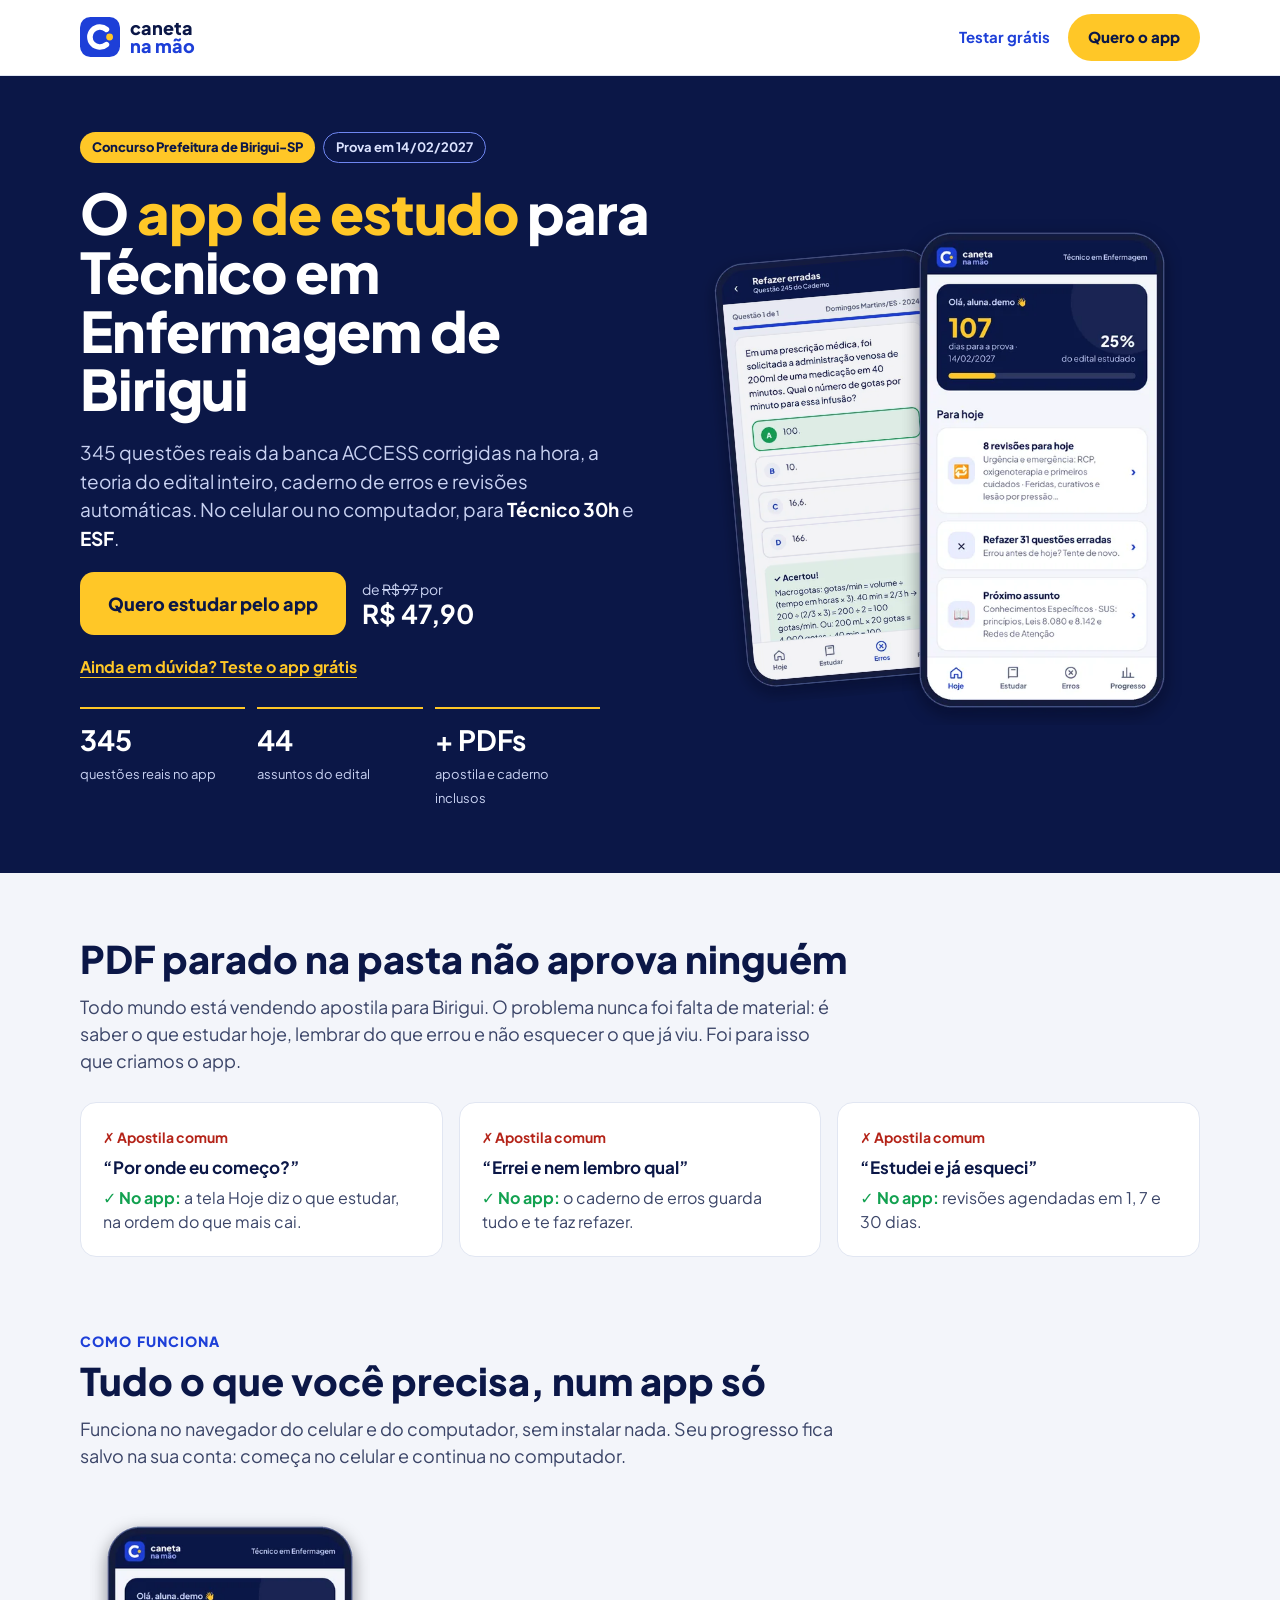
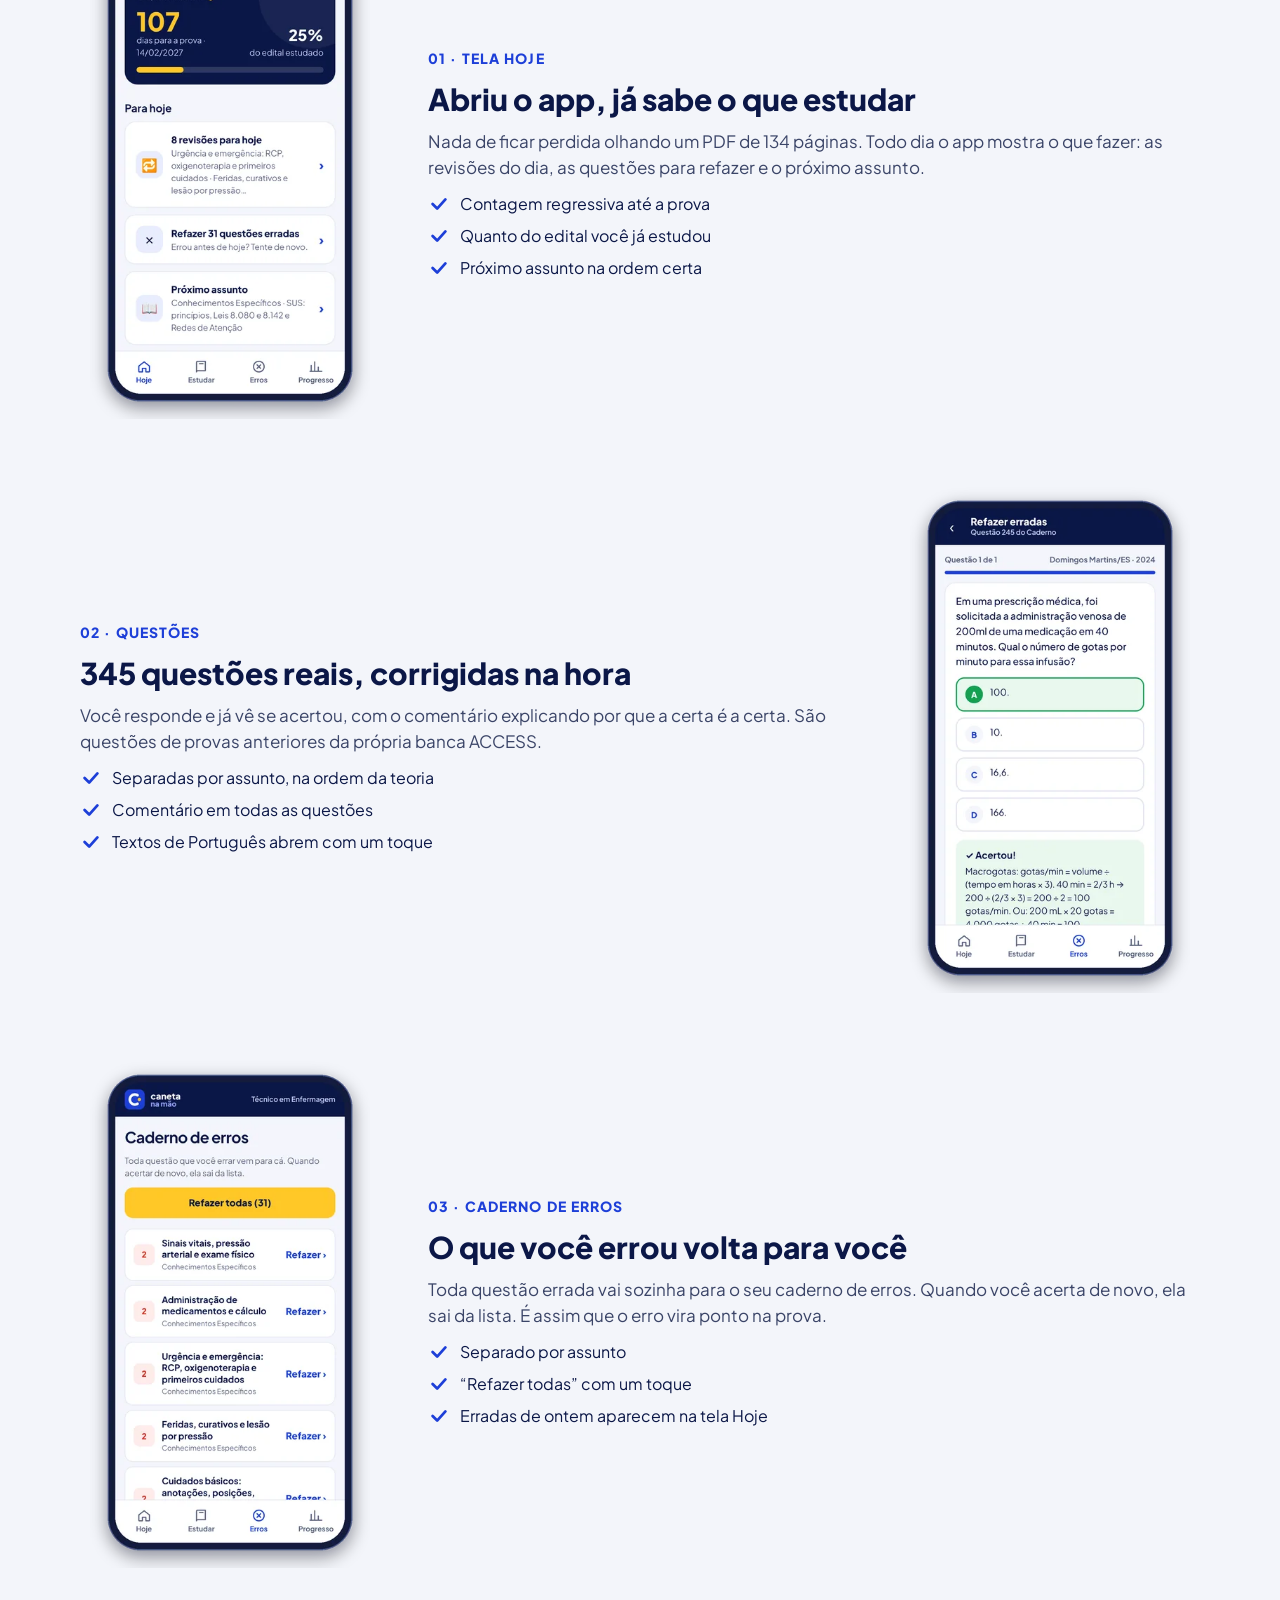
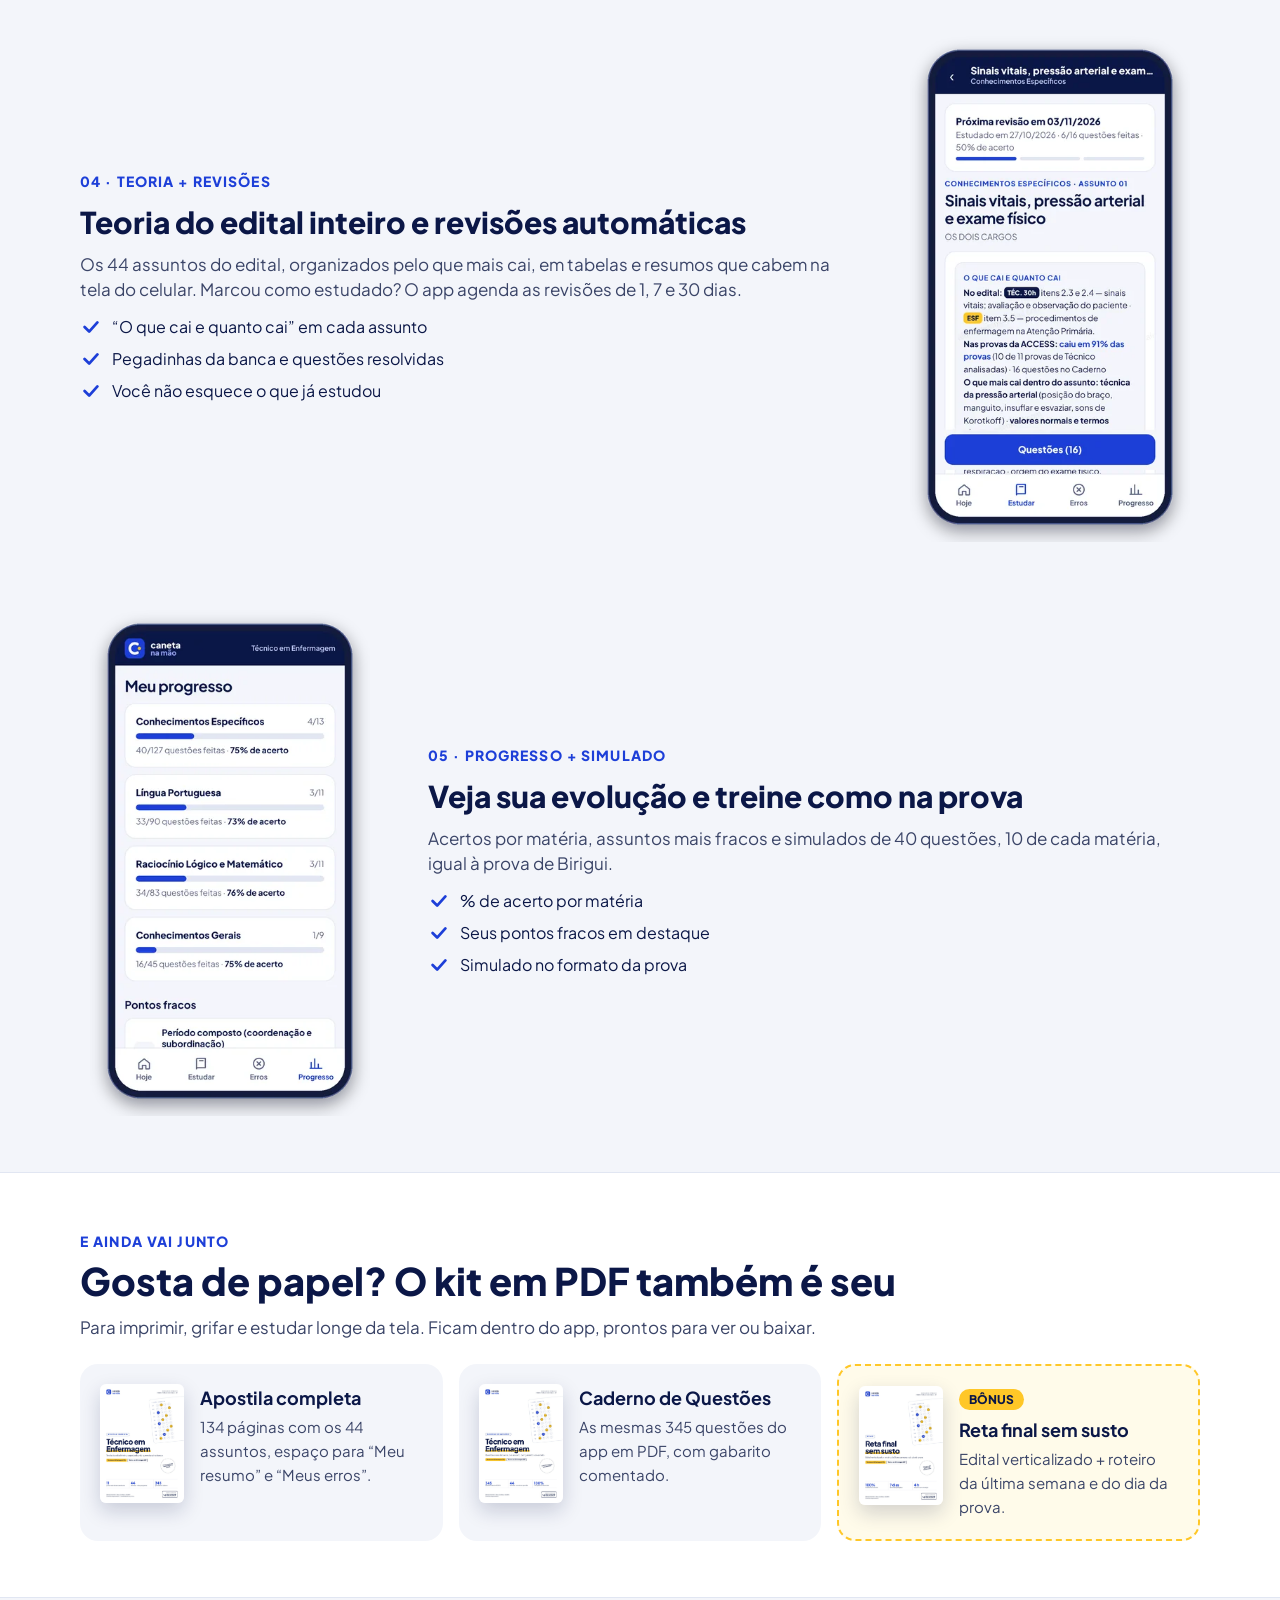
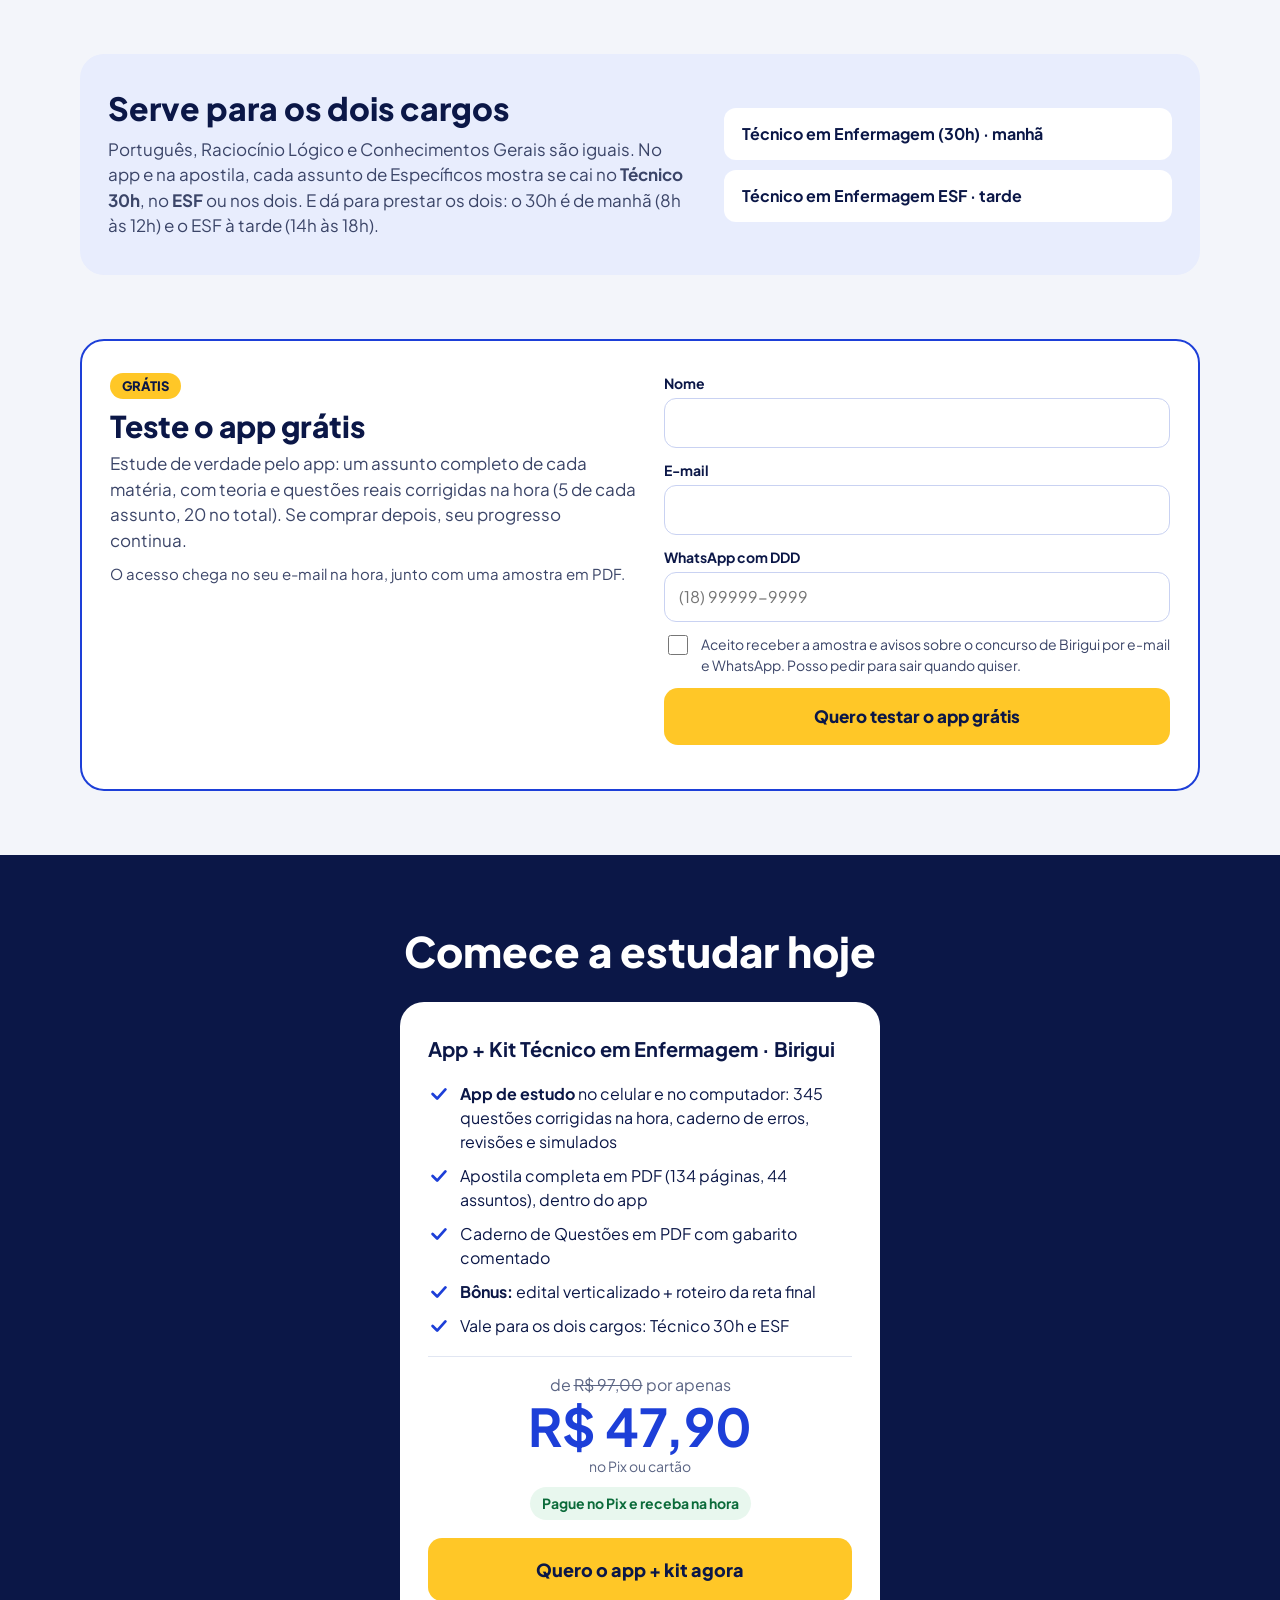
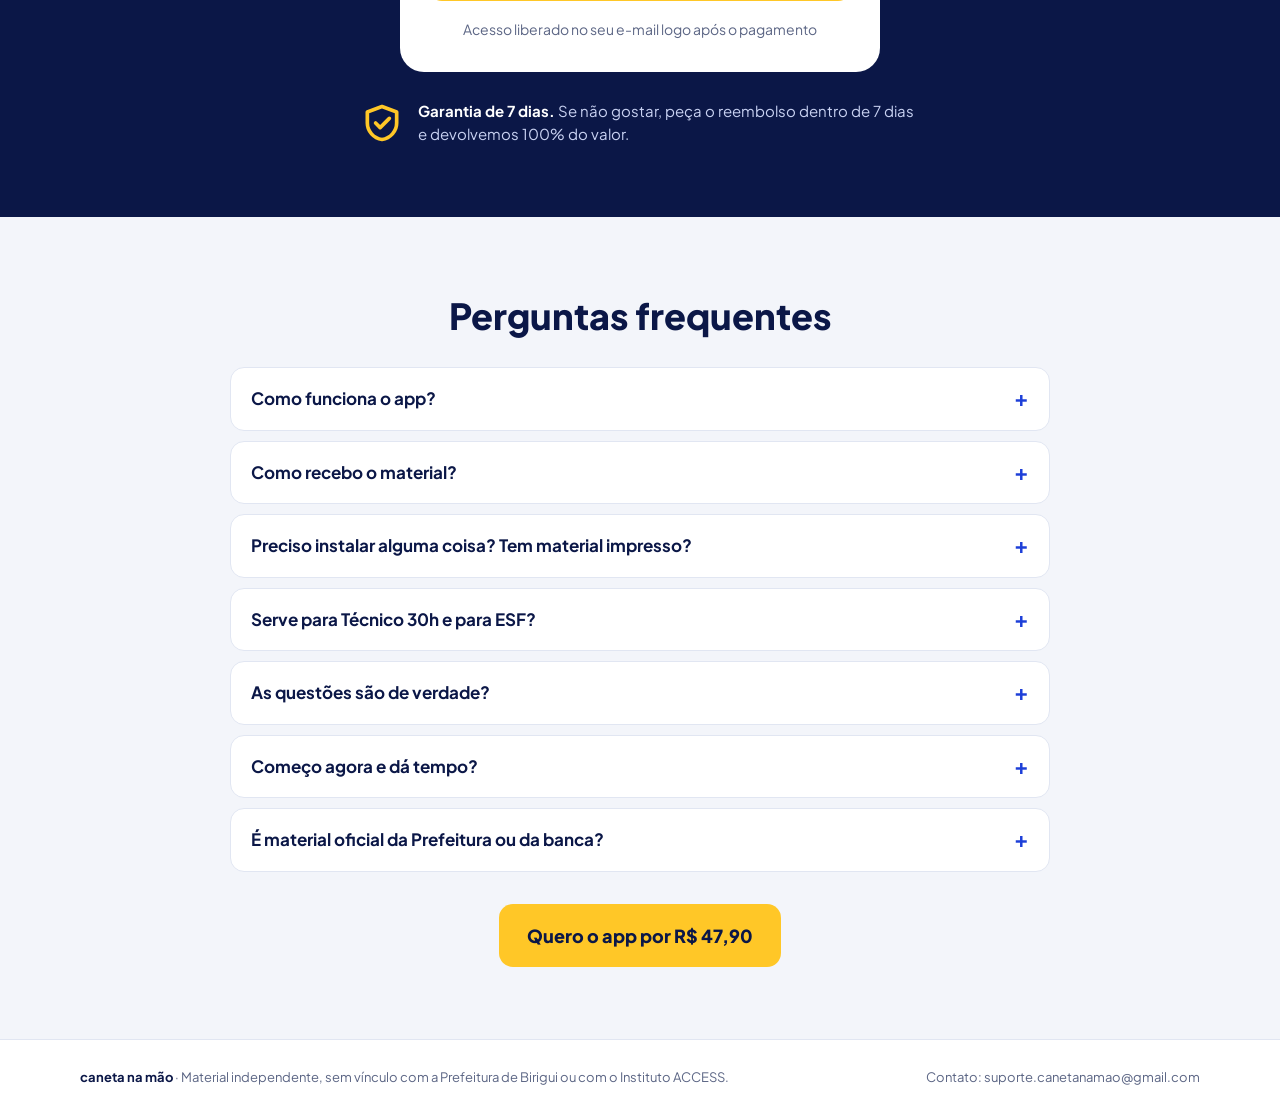
==== index.html @ 356c547b "Add files via upload" ====
<!doctype html>
<html lang="pt-BR">
<head>
<meta charset="utf-8">
<meta name="viewport" content="width=device-width, initial-scale=1">
<title>App de estudo Técnico em Enfermagem · Concurso Birigui 2027 | Caneta na Mão</title>
<meta name="description" content="Apostila completa + 345 questões reais da banca ACCESS com gabarito comentado para Técnico em Enfermagem (30h e ESF) da Prefeitura de Birigui-SP.">
<meta property="og:title" content="Kit Técnico em Enfermagem · Concurso Birigui">
<meta property="og:description" content="Apostila + 345 questões reais da banca ACCESS com gabarito comentado + app de estudo. 30h e ESF. Amostra grátis.">
<meta property="og:type" content="website">
<meta property="og:url" content="https://www.canetanamao.com.br/">
<meta property="og:site_name" content="Caneta na Mão">
<meta property="og:locale" content="pt_BR">
<meta property="og:image" content="https://www.canetanamao.com.br/img/og.jpg">
<meta property="og:image:width" content="1200">
<meta property="og:image:height" content="630">
<meta property="og:image:alt" content="Kit Técnico em Enfermagem - Concurso Prefeitura de Birigui">
<meta name="twitter:card" content="summary_large_image">
<link rel="icon" href="data:image/svg+xml,%3Csvg xmlns=%22http://www.w3.org/2000/svg%22 viewBox=%220 0 100 100%22%3E%3Crect width=%22100%22 height=%22100%22 rx=%2226%22 fill=%22%231D3FD8%22/%3E%3Cpath d=%22M66 31 A 25 25 0 1 0 66 69%22 fill=%22none%22 stroke=%22white%22 stroke-width=%2214%22 stroke-linecap=%22round%22/%3E%3Ccircle cx=%2274%22 cy=%2250%22 r=%228.5%22 fill=%22%23FFC727%22/%3E%3C/svg%3E">
<link rel="preconnect" href="https://fonts.googleapis.com">
<link href="https://fonts.googleapis.com/css2?family=Plus+Jakarta+Sans:wght@400;500;600;700;800&amp;display=swap" rel="stylesheet">
<style>
body{margin:0;background:#F3F5FA}
a{color:#1D3FD8}a:hover{color:#0B1747}
summary{cursor:pointer;list-style:none}
summary::-webkit-details-marker{display:none}
details[open] .plus{transform:rotate(45deg)}
.cta:hover{background:#FFD24D !important}
</style>
<style>html{scroll-behavior:smooth}img{max-width:100%;height:auto}</style>
</head>
<body>
<div style="font-family: 'Plus Jakarta Sans', system-ui, sans-serif; color: #0B1747; background: #F3F5FA; line-height: 1.5">

<!-- TOPO -->
<div style="background: #FFFFFF; border-bottom: 1px solid #E1E6F2">
<div style="max-width: 1120px; margin: 0 auto; padding: 14px 20px; display: flex; flex-wrap: wrap; gap: 12px; align-items: center; justify-content: space-between">
<div style="display: flex; align-items: center; gap: 10px">
<svg viewBox="0 0 100 100" width="40" height="40" aria-hidden="true"><rect width="100" height="100" rx="26" fill="#1D3FD8"></rect><path d="M66 31 A 25 25 0 1 0 66 69" fill="none" stroke="#fff" stroke-width="14" stroke-linecap="round"></path><circle cx="74" cy="50" r="8.5" fill="#FFC727"></circle></svg>
<div style="display: flex; flex-direction: column; font-weight: 800; font-size: 18px; line-height: 1.02"><span>caneta</span><span style="color: #1D3FD8">na mão</span></div>
</div>
<div style="display: flex; gap: 8px; align-items: center"><a href="#amostra" style="color: #1D3FD8; font-weight: 700; text-decoration: none; padding: 12px 10px; font-size: 15px; min-height: 44px; box-sizing: border-box; display: inline-flex; align-items: center">Testar grátis</a><a href="#oferta" class="cta" style="background: #FFC727; color: #0B1747; font-weight: 800; text-decoration: none; padding: 12px 20px; border-radius: 999px; font-size: 15px; min-height: 44px; box-sizing: border-box; display: inline-flex; align-items: center">Quero o app</a></div>
</div>
</div>

<!-- HERO -->
<div style="background: #0B1747; color: #FFFFFF; overflow: hidden">
<div style="max-width: 1120px; margin: 0 auto; padding: 56px 20px 64px; display: flex; flex-wrap: wrap; gap: 40px; align-items: center">
<div style="flex: 1 1 440px; min-width: 0; display: flex; flex-direction: column; gap: 20px">
<div style="display: flex; flex-wrap: wrap; gap: 8px">
<span style="background: #FFC727; color: #0B1747; font-weight: 800; font-size: 13px; padding: 6px 12px; border-radius: 999px">Concurso Prefeitura de Birigui-SP</span>
<span style="border: 1.5px solid #6F86F0; color: #DCE3FF; font-weight: 700; font-size: 13px; padding: 5px 12px; border-radius: 999px">Prova em 14/02/2027</span>
</div>
<h1 style="margin: 0; font-size: clamp(34px, 5vw, 56px); line-height: 1.05; font-weight: 800; letter-spacing: -0.02em">O <span style="color: #FFC727">app de estudo</span> para Técnico em Enfermagem de Birigui</h1>
<p style="margin: 0; font-size: 19px; color: #C9D2F2; max-width: 560px">345 questões reais da banca ACCESS corrigidas na hora, a teoria do edital inteiro, caderno de erros e revisões automáticas. No celular ou no computador, para <b style="color: #FFFFFF">Técnico 30h</b> e <b style="color: #FFFFFF">ESF</b>.</p>
<div style="display: flex; flex-wrap: wrap; gap: 16px; align-items: center">
<a href="#oferta" class="cta" style="background: #FFC727; color: #0B1747; font-weight: 800; text-decoration: none; padding: 18px 28px; border-radius: 14px; font-size: 18px; min-height: 44px; box-sizing: border-box; display: inline-flex; align-items: center">Quero estudar pelo app</a>
<div style="display: flex; flex-direction: column; font-size: 14px; color: #C9D2F2"><span>de <s>R$ 97</s> por</span><b style="font-size: 26px; color: #FFFFFF; line-height: 1.1">R$ 47,90</b></div>
</div>
<a href="#amostra" style="color: #FFC727; font-weight: 700; font-size: 16px; text-decoration: underline; text-underline-offset: 4px; align-self: flex-start">Ainda em dúvida? Teste o app grátis</a>
<div style="display: grid; grid-template-columns: repeat(3, minmax(0, 1fr)); gap: 12px; margin-top: 8px; max-width: 520px">
<div style="border-top: 2px solid #FFC727; padding-top: 10px"><b style="font-size: 28px; display: block">345</b><span style="font-size: 13px; color: #C9D2F2">questões reais no app</span></div>
<div style="border-top: 2px solid #FFC727; padding-top: 10px"><b style="font-size: 28px; display: block">44</b><span style="font-size: 13px; color: #C9D2F2">assuntos do edital</span></div>
<div style="border-top: 2px solid #FFC727; padding-top: 10px"><b style="font-size: 28px; display: block">+ PDFs</b><span style="font-size: 13px; color: #C9D2F2">apostila e caderno inclusos</span></div>
</div>
</div>
<div style="flex: 1 1 380px; min-width: 0; display: flex; justify-content: center; align-items: center; position: relative; min-height: 420px">
<img width="399" height="727" src="img/app-questao.webp" alt="Questão corrigida no app" style="width: 50%; max-width: 250px; transform: rotate(-5deg) translateX(14%); position: relative; z-index: 1; opacity: .95">
<img width="399" height="727" src="img/app-hoje.webp" alt="Tela inicial do app Caneta na Mão" style="width: 56%; max-width: 280px; position: relative; z-index: 2; transform: translateX(-10%)">
</div>
</div>
</div>

<!-- DOR -->
<div style="max-width: 1120px; margin: 0 auto; padding: 64px 20px 16px">
<h2 style="margin: 0 0 12px; font-size: clamp(26px, 3.4vw, 38px); line-height: 1.15; font-weight: 800; max-width: 780px">PDF parado na pasta não aprova ninguém</h2>
<p style="margin: 0 0 28px; font-size: 18px; color: #3B4568; max-width: 760px">Todo mundo está vendendo apostila para Birigui. O problema nunca foi falta de material: é saber o que estudar hoje, lembrar do que errou e não esquecer o que já viu. Foi para isso que criamos o app.</p>
<div style="display: grid; grid-template-columns: repeat(auto-fit, minmax(240px, 1fr)); gap: 16px">
<div style="background: #FFFFFF; border: 1px solid #E1E6F2; border-radius: 16px; padding: 22px"><span style="font-size: 14px; color: #B42318; font-weight: 700">✗ Apostila comum</span><b style="display: block; font-size: 17px; margin: 6px 0">“Por onde eu começo?”</b><span style="color: #3B4568"><b style="color: #12A150">✓ No app:</b> a tela Hoje diz o que estudar, na ordem do que mais cai.</span></div>
<div style="background: #FFFFFF; border: 1px solid #E1E6F2; border-radius: 16px; padding: 22px"><span style="font-size: 14px; color: #B42318; font-weight: 700">✗ Apostila comum</span><b style="display: block; font-size: 17px; margin: 6px 0">“Errei e nem lembro qual”</b><span style="color: #3B4568"><b style="color: #12A150">✓ No app:</b> o caderno de erros guarda tudo e te faz refazer.</span></div>
<div style="background: #FFFFFF; border: 1px solid #E1E6F2; border-radius: 16px; padding: 22px"><span style="font-size: 14px; color: #B42318; font-weight: 700">✗ Apostila comum</span><b style="display: block; font-size: 17px; margin: 6px 0">“Estudei e já esqueci”</b><span style="color: #3B4568"><b style="color: #12A150">✓ No app:</b> revisões agendadas em 1, 7 e 30 dias.</span></div>
</div>
</div>

<!-- COMO FUNCIONA O APP -->
<div style="max-width: 1120px; margin: 0 auto; padding: 56px 20px">
<span style="font-weight: 800; color: #1D3FD8; font-size: 14px; letter-spacing: .08em">COMO FUNCIONA</span>
<h2 style="margin: 6px 0 12px; font-size: clamp(26px, 3.4vw, 38px); line-height: 1.15; font-weight: 800">Tudo o que você precisa, num app só</h2>
<p style="margin: 0 0 40px; font-size: 18px; color: #3B4568; max-width: 760px">Funciona no navegador do celular e do computador, sem instalar nada. Seu progresso fica salvo na sua conta: começa no celular e continua no computador.</p>
<div style="display: flex; flex-direction: column; gap: 64px"><div style="display: flex; flex-wrap: wrap;  gap: 32px 48px; align-items: center; justify-content: center">
<div style="flex: 0 1 300px; display: flex; justify-content: center"><img width="399" height="727" loading="lazy" src="img/app-hoje.webp" alt="Tela Hoje do app" style="width: 100%; max-width: 280px; display: block"></div>
<div style="flex: 1 1 380px; min-width: 0; display: flex; flex-direction: column; gap: 12px">
<span style="font-weight: 800; color: #1D3FD8; font-size: 14px; letter-spacing: .08em">01 · TELA HOJE</span>
<h3 style="margin: 0; font-size: clamp(22px, 2.8vw, 30px); line-height: 1.2; font-weight: 800">Abriu o app, já sabe o que estudar</h3>
<p style="margin: 0; font-size: 17px; color: #3B4568">Nada de ficar perdida olhando um PDF de 134 páginas. Todo dia o app mostra o que fazer: as revisões do dia, as questões para refazer e o próximo assunto.</p>
<div style="display: flex; flex-direction: column; gap: 8px; font-size: 16px"><div style="display: flex; gap: 10px; align-items: flex-start"><svg width="22" height="22" viewBox="0 0 24 24" fill="none" stroke="#1D3FD8" stroke-width="3" stroke-linecap="round" stroke-linejoin="round" aria-hidden="true" style="flex-shrink: 0; margin-top: 1px"><path d="M5 12l5 5L19 7"></path></svg><span>Contagem regressiva até a prova</span></div><div style="display: flex; gap: 10px; align-items: flex-start"><svg width="22" height="22" viewBox="0 0 24 24" fill="none" stroke="#1D3FD8" stroke-width="3" stroke-linecap="round" stroke-linejoin="round" aria-hidden="true" style="flex-shrink: 0; margin-top: 1px"><path d="M5 12l5 5L19 7"></path></svg><span>Quanto do edital você já estudou</span></div><div style="display: flex; gap: 10px; align-items: flex-start"><svg width="22" height="22" viewBox="0 0 24 24" fill="none" stroke="#1D3FD8" stroke-width="3" stroke-linecap="round" stroke-linejoin="round" aria-hidden="true" style="flex-shrink: 0; margin-top: 1px"><path d="M5 12l5 5L19 7"></path></svg><span>Próximo assunto na ordem certa</span></div></div>
</div></div><div style="display: flex; flex-wrap: wrap; flex-direction: row-reverse; gap: 32px 48px; align-items: center; justify-content: center">
<div style="flex: 0 1 300px; display: flex; justify-content: center"><img width="399" height="727" loading="lazy" src="img/app-questao.webp" alt="Questão corrigida no app" style="width: 100%; max-width: 280px; display: block"></div>
<div style="flex: 1 1 380px; min-width: 0; display: flex; flex-direction: column; gap: 12px">
<span style="font-weight: 800; color: #1D3FD8; font-size: 14px; letter-spacing: .08em">02 · QUESTÕES</span>
<h3 style="margin: 0; font-size: clamp(22px, 2.8vw, 30px); line-height: 1.2; font-weight: 800">345 questões reais, corrigidas na hora</h3>
<p style="margin: 0; font-size: 17px; color: #3B4568">Você responde e já vê se acertou, com o comentário explicando por que a certa é a certa. São questões de provas anteriores da própria banca ACCESS.</p>
<div style="display: flex; flex-direction: column; gap: 8px; font-size: 16px"><div style="display: flex; gap: 10px; align-items: flex-start"><svg width="22" height="22" viewBox="0 0 24 24" fill="none" stroke="#1D3FD8" stroke-width="3" stroke-linecap="round" stroke-linejoin="round" aria-hidden="true" style="flex-shrink: 0; margin-top: 1px"><path d="M5 12l5 5L19 7"></path></svg><span>Separadas por assunto, na ordem da teoria</span></div><div style="display: flex; gap: 10px; align-items: flex-start"><svg width="22" height="22" viewBox="0 0 24 24" fill="none" stroke="#1D3FD8" stroke-width="3" stroke-linecap="round" stroke-linejoin="round" aria-hidden="true" style="flex-shrink: 0; margin-top: 1px"><path d="M5 12l5 5L19 7"></path></svg><span>Comentário em todas as questões</span></div><div style="display: flex; gap: 10px; align-items: flex-start"><svg width="22" height="22" viewBox="0 0 24 24" fill="none" stroke="#1D3FD8" stroke-width="3" stroke-linecap="round" stroke-linejoin="round" aria-hidden="true" style="flex-shrink: 0; margin-top: 1px"><path d="M5 12l5 5L19 7"></path></svg><span>Textos de Português abrem com um toque</span></div></div>
</div></div><div style="display: flex; flex-wrap: wrap;  gap: 32px 48px; align-items: center; justify-content: center">
<div style="flex: 0 1 300px; display: flex; justify-content: center"><img width="399" height="727" loading="lazy" src="img/app-erros.webp" alt="Caderno de erros no app" style="width: 100%; max-width: 280px; display: block"></div>
<div style="flex: 1 1 380px; min-width: 0; display: flex; flex-direction: column; gap: 12px">
<span style="font-weight: 800; color: #1D3FD8; font-size: 14px; letter-spacing: .08em">03 · CADERNO DE ERROS</span>
<h3 style="margin: 0; font-size: clamp(22px, 2.8vw, 30px); line-height: 1.2; font-weight: 800">O que você errou volta para você</h3>
<p style="margin: 0; font-size: 17px; color: #3B4568">Toda questão errada vai sozinha para o seu caderno de erros. Quando você acerta de novo, ela sai da lista. É assim que o erro vira ponto na prova.</p>
<div style="display: flex; flex-direction: column; gap: 8px; font-size: 16px"><div style="display: flex; gap: 10px; align-items: flex-start"><svg width="22" height="22" viewBox="0 0 24 24" fill="none" stroke="#1D3FD8" stroke-width="3" stroke-linecap="round" stroke-linejoin="round" aria-hidden="true" style="flex-shrink: 0; margin-top: 1px"><path d="M5 12l5 5L19 7"></path></svg><span>Separado por assunto</span></div><div style="display: flex; gap: 10px; align-items: flex-start"><svg width="22" height="22" viewBox="0 0 24 24" fill="none" stroke="#1D3FD8" stroke-width="3" stroke-linecap="round" stroke-linejoin="round" aria-hidden="true" style="flex-shrink: 0; margin-top: 1px"><path d="M5 12l5 5L19 7"></path></svg><span>“Refazer todas” com um toque</span></div><div style="display: flex; gap: 10px; align-items: flex-start"><svg width="22" height="22" viewBox="0 0 24 24" fill="none" stroke="#1D3FD8" stroke-width="3" stroke-linecap="round" stroke-linejoin="round" aria-hidden="true" style="flex-shrink: 0; margin-top: 1px"><path d="M5 12l5 5L19 7"></path></svg><span>Erradas de ontem aparecem na tela Hoje</span></div></div>
</div></div><div style="display: flex; flex-wrap: wrap; flex-direction: row-reverse; gap: 32px 48px; align-items: center; justify-content: center">
<div style="flex: 0 1 300px; display: flex; justify-content: center"><img width="399" height="727" loading="lazy" src="img/app-teoria.webp" alt="Teoria no app" style="width: 100%; max-width: 280px; display: block"></div>
<div style="flex: 1 1 380px; min-width: 0; display: flex; flex-direction: column; gap: 12px">
<span style="font-weight: 800; color: #1D3FD8; font-size: 14px; letter-spacing: .08em">04 · TEORIA + REVISÕES</span>
<h3 style="margin: 0; font-size: clamp(22px, 2.8vw, 30px); line-height: 1.2; font-weight: 800">Teoria do edital inteiro e revisões automáticas</h3>
<p style="margin: 0; font-size: 17px; color: #3B4568">Os 44 assuntos do edital, organizados pelo que mais cai, em tabelas e resumos que cabem na tela do celular. Marcou como estudado? O app agenda as revisões de 1, 7 e 30 dias.</p>
<div style="display: flex; flex-direction: column; gap: 8px; font-size: 16px"><div style="display: flex; gap: 10px; align-items: flex-start"><svg width="22" height="22" viewBox="0 0 24 24" fill="none" stroke="#1D3FD8" stroke-width="3" stroke-linecap="round" stroke-linejoin="round" aria-hidden="true" style="flex-shrink: 0; margin-top: 1px"><path d="M5 12l5 5L19 7"></path></svg><span>“O que cai e quanto cai” em cada assunto</span></div><div style="display: flex; gap: 10px; align-items: flex-start"><svg width="22" height="22" viewBox="0 0 24 24" fill="none" stroke="#1D3FD8" stroke-width="3" stroke-linecap="round" stroke-linejoin="round" aria-hidden="true" style="flex-shrink: 0; margin-top: 1px"><path d="M5 12l5 5L19 7"></path></svg><span>Pegadinhas da banca e questões resolvidas</span></div><div style="display: flex; gap: 10px; align-items: flex-start"><svg width="22" height="22" viewBox="0 0 24 24" fill="none" stroke="#1D3FD8" stroke-width="3" stroke-linecap="round" stroke-linejoin="round" aria-hidden="true" style="flex-shrink: 0; margin-top: 1px"><path d="M5 12l5 5L19 7"></path></svg><span>Você não esquece o que já estudou</span></div></div>
</div></div><div style="display: flex; flex-wrap: wrap;  gap: 32px 48px; align-items: center; justify-content: center">
<div style="flex: 0 1 300px; display: flex; justify-content: center"><img width="399" height="727" loading="lazy" src="img/app-progresso.webp" alt="Progresso no app" style="width: 100%; max-width: 280px; display: block"></div>
<div style="flex: 1 1 380px; min-width: 0; display: flex; flex-direction: column; gap: 12px">
<span style="font-weight: 800; color: #1D3FD8; font-size: 14px; letter-spacing: .08em">05 · PROGRESSO + SIMULADO</span>
<h3 style="margin: 0; font-size: clamp(22px, 2.8vw, 30px); line-height: 1.2; font-weight: 800">Veja sua evolução e treine como na prova</h3>
<p style="margin: 0; font-size: 17px; color: #3B4568">Acertos por matéria, assuntos mais fracos e simulados de 40 questões, 10 de cada matéria, igual à prova de Birigui.</p>
<div style="display: flex; flex-direction: column; gap: 8px; font-size: 16px"><div style="display: flex; gap: 10px; align-items: flex-start"><svg width="22" height="22" viewBox="0 0 24 24" fill="none" stroke="#1D3FD8" stroke-width="3" stroke-linecap="round" stroke-linejoin="round" aria-hidden="true" style="flex-shrink: 0; margin-top: 1px"><path d="M5 12l5 5L19 7"></path></svg><span>% de acerto por matéria</span></div><div style="display: flex; gap: 10px; align-items: flex-start"><svg width="22" height="22" viewBox="0 0 24 24" fill="none" stroke="#1D3FD8" stroke-width="3" stroke-linecap="round" stroke-linejoin="round" aria-hidden="true" style="flex-shrink: 0; margin-top: 1px"><path d="M5 12l5 5L19 7"></path></svg><span>Seus pontos fracos em destaque</span></div><div style="display: flex; gap: 10px; align-items: flex-start"><svg width="22" height="22" viewBox="0 0 24 24" fill="none" stroke="#1D3FD8" stroke-width="3" stroke-linecap="round" stroke-linejoin="round" aria-hidden="true" style="flex-shrink: 0; margin-top: 1px"><path d="M5 12l5 5L19 7"></path></svg><span>Simulado no formato da prova</span></div></div>
</div></div></div>
</div>

<!-- KIT PDF -->
<div style="background: #FFFFFF; border-top: 1px solid #E1E6F2; border-bottom: 1px solid #E1E6F2">
<div style="max-width: 1120px; margin: 0 auto; padding: 56px 20px">
<span style="font-weight: 800; color: #1D3FD8; font-size: 14px; letter-spacing: .08em">E AINDA VAI JUNTO</span>
<h2 style="margin: 6px 0 12px; font-size: clamp(26px, 3.4vw, 38px); line-height: 1.15; font-weight: 800">Gosta de papel? O kit em PDF também é seu</h2>
<p style="margin: 0 0 24px; font-size: 17px; color: #3B4568; max-width: 760px">Para imprimir, grifar e estudar longe da tela. Ficam dentro do app, prontos para ver ou baixar.</p>
<div style="display: grid; grid-template-columns: repeat(auto-fit, minmax(260px, 1fr)); gap: 16px">
<div style="background: #F3F5FA; border-radius: 18px; padding: 20px; display: flex; gap: 16px; align-items: flex-start"><img width="909" height="1287" loading="lazy" src="img/capa-apostila.jpg" alt="Capa da apostila" style="width: 84px; border-radius: 6px; box-shadow: 0 8px 20px rgba(11,23,71,.18); flex-shrink: 0"><div><b style="display: block; font-size: 18px; margin-bottom: 4px">Apostila completa</b><span style="color: #3B4568; font-size: 15px">134 páginas com os 44 assuntos, espaço para “Meu resumo” e “Meus erros”.</span></div></div>
<div style="background: #F3F5FA; border-radius: 18px; padding: 20px; display: flex; gap: 16px; align-items: flex-start"><img width="909" height="1287" loading="lazy" src="img/capa-caderno.jpg" alt="Capa do caderno de questões" style="width: 84px; border-radius: 6px; box-shadow: 0 8px 20px rgba(11,23,71,.18); flex-shrink: 0"><div><b style="display: block; font-size: 18px; margin-bottom: 4px">Caderno de Questões</b><span style="color: #3B4568; font-size: 15px">As mesmas 345 questões do app em PDF, com gabarito comentado.</span></div></div>
<div style="background: #FFFBEA; border: 2px dashed #FFC727; border-radius: 18px; padding: 20px; display: flex; gap: 16px; align-items: flex-start"><img width="909" height="1287" loading="lazy" src="img/capa-bonus.jpg" alt="Capa do bônus" style="width: 84px; border-radius: 6px; box-shadow: 0 8px 20px rgba(11,23,71,.18); flex-shrink: 0"><div><span style="background: #FFC727; font-weight: 800; font-size: 12px; padding: 3px 10px; border-radius: 999px">BÔNUS</span><b style="display: block; font-size: 18px; margin: 6px 0 4px">Reta final sem susto</b><span style="color: #3B4568; font-size: 15px">Edital verticalizado + roteiro da última semana e do dia da prova.</span></div></div>
</div>
</div>
</div>

<!-- PRA QUEM -->
<div style="max-width: 1120px; margin: 0 auto; padding: 56px 20px 64px">
<div style="background: #E8EDFD; border-radius: 24px; padding: 36px 28px; display: flex; flex-wrap: wrap; gap: 28px; align-items: center">
<div style="flex: 1 1 420px; min-width: 0">
<h2 style="margin: 0 0 10px; font-size: clamp(24px, 3vw, 32px); line-height: 1.15; font-weight: 800">Serve para os dois cargos</h2>
<p style="margin: 0; font-size: 17px; color: #3B4568">Português, Raciocínio Lógico e Conhecimentos Gerais são iguais. No app e na apostila, cada assunto de Específicos mostra se cai no <b>Técnico 30h</b>, no <b>ESF</b> ou nos dois. E dá para prestar os dois: o 30h é de manhã (8h às 12h) e o ESF à tarde (14h às 18h).</p>
</div>
<div style="flex: 1 1 280px; display: flex; flex-direction: column; gap: 10px">
<div style="background: #FFFFFF; border-radius: 12px; padding: 14px 18px; font-weight: 700">Técnico em Enfermagem (30h) · manhã</div>
<div style="background: #FFFFFF; border-radius: 12px; padding: 14px 18px; font-weight: 700">Técnico em Enfermagem ESF · tarde</div>
</div>
</div>
</div>

<!-- AMOSTRA -->
<div id="amostra" style="max-width: 1120px; margin: 0 auto; padding: 0 20px 64px">
<div style="background: #FFFFFF; border: 2px solid #1D3FD8; border-radius: 24px; padding: 32px 28px; display: flex; flex-wrap: wrap; gap: 28px; align-items: flex-start">
<div style="flex: 1 1 360px; min-width: 0">
<span style="background: #FFC727; font-weight: 800; font-size: 13px; padding: 5px 12px; border-radius: 999px">GRÁTIS</span>
<h2 style="margin: 12px 0 8px; font-size: clamp(22px, 2.8vw, 30px); font-weight: 800; line-height: 1.15">Teste o app grátis</h2>
<p style="margin: 0 0 10px; color: #3B4568; font-size: 17px">Estude de verdade pelo app: um assunto completo de cada matéria, com teoria e questões reais corrigidas na hora (5 de cada assunto, 20 no total). Se comprar depois, seu progresso continua.</p>
<p style="margin: 0; color: #3B4568; font-size: 15px">O acesso chega no seu e-mail na hora, junto com uma amostra em PDF.</p>
</div>
<form class="form-amostra" style="flex: 1 1 340px; min-width: 0; display: flex; flex-direction: column; gap: 12px" novalidate>
<label style="display: flex; flex-direction: column; gap: 4px; font-weight: 700; font-size: 14px">Nome<input name="nome" required autocomplete="name" style="font: inherit; font-weight: 400; font-size: 16px; padding: 12px 14px; border: 1.5px solid #C9D2F2; border-radius: 12px"></label>
<label style="display: flex; flex-direction: column; gap: 4px; font-weight: 700; font-size: 14px">E-mail<input name="email" type="email" required autocomplete="email" style="font: inherit; font-weight: 400; font-size: 16px; padding: 12px 14px; border: 1.5px solid #C9D2F2; border-radius: 12px"></label>
<label style="display: flex; flex-direction: column; gap: 4px; font-weight: 700; font-size: 14px">WhatsApp com DDD<input name="whatsapp" type="tel" required inputmode="tel" autocomplete="tel" placeholder="(18) 99999-9999" style="font: inherit; font-weight: 400; font-size: 16px; padding: 12px 14px; border: 1.5px solid #C9D2F2; border-radius: 12px"></label>
<input name="site" tabindex="-1" autocomplete="off" aria-hidden="true" style="position: absolute; left: -9999px; width: 1px; height: 1px">
<label style="display: flex; gap: 10px; align-items: flex-start; font-size: 14px; color: #3B4568"><input name="aceite" type="checkbox" required style="width: 20px; height: 20px; margin-top: 1px; flex-shrink: 0">Aceito receber a amostra e avisos sobre o concurso de Birigui por e-mail e WhatsApp. Posso pedir para sair quando quiser.</label>
<button type="submit" class="cta" style="background: #FFC727; color: #0B1747; font: inherit; font-weight: 800; font-size: 17px; border: 0; padding: 16px 22px; border-radius: 14px; min-height: 48px; cursor: pointer">Quero testar o app grátis</button>
<p class="amostra-msg" role="status" style="margin: 0; font-size: 15px; color: #B42318"></p>
</form>
<div class="amostra-ok" hidden style="flex: 1 1 340px; min-width: 0; background: #E8EDFD; border-radius: 16px; padding: 24px; flex-direction: column; gap: 12px">
<b style="font-size: 20px">Pronto! Seu teste grátis do app está liberado.</b>
<span style="color: #3B4568">Abra o app e entre com o mesmo e-mail: você recebe um código de acesso. Se o e-mail não aparecer, veja no spam ou em promoções.</span>
<a href="/app/" target="_blank" rel="noopener" style="background: #1D3FD8; color: #FFFFFF; font-weight: 800; text-decoration: none; padding: 14px 22px; border-radius: 14px; text-align: center">Abrir o app agora</a>
<a href="amostra-gratis-tecnico-enfermagem.pdf" target="_blank" rel="noopener" style="color: #1D3FD8; font-weight: 700; text-align: center; font-size: 15px">ou baixar a amostra em PDF</a>
</div>
</div>
</div>
<div id="pop" hidden role="dialog" aria-modal="true" aria-labelledby="pop-t" style="position: fixed; inset: 0; background: rgba(11,23,71,.6); z-index: 50; align-items: center; justify-content: center; padding: 16px">
<div style="background: #FFFFFF; border-radius: 20px; width: 100%; max-width: 440px; max-height: calc(100vh - 32px); overflow-y: auto; padding: 24px; box-sizing: border-box; position: relative">
<button type="button" id="pop-x" aria-label="Fechar" style="position: absolute; top: 8px; right: 8px; width: 44px; height: 44px; border: 0; background: transparent; font-size: 28px; line-height: 1; color: #5B6584; cursor: pointer">&times;</button>
<span style="background: #FFC727; font-weight: 800; font-size: 13px; padding: 5px 12px; border-radius: 999px">GRÁTIS</span>
<h2 id="pop-t" style="margin: 12px 0 6px; font-size: 24px; font-weight: 800; line-height: 1.15">Antes de ir: quer testar o app grátis?</h2>
<p style="margin: 0 0 16px; color: #3B4568">Um assunto completo de cada matéria + 20 questões reais da banca ACCESS corrigidas na hora.</p>
<form class="form-amostra" style="display: flex; flex-direction: column; gap: 12px" novalidate>
<label style="display: flex; flex-direction: column; gap: 4px; font-weight: 700; font-size: 14px">Nome<input name="nome" required autocomplete="name" style="font: inherit; font-weight: 400; font-size: 16px; padding: 12px 14px; border: 1.5px solid #C9D2F2; border-radius: 12px"></label>
<label style="display: flex; flex-direction: column; gap: 4px; font-weight: 700; font-size: 14px">E-mail<input name="email" type="email" required autocomplete="email" style="font: inherit; font-weight: 400; font-size: 16px; padding: 12px 14px; border: 1.5px solid #C9D2F2; border-radius: 12px"></label>
<label style="display: flex; flex-direction: column; gap: 4px; font-weight: 700; font-size: 14px">WhatsApp com DDD<input name="whatsapp" type="tel" required inputmode="tel" autocomplete="tel" placeholder="(18) 99999-9999" style="font: inherit; font-weight: 400; font-size: 16px; padding: 12px 14px; border: 1.5px solid #C9D2F2; border-radius: 12px"></label>
<input name="site" tabindex="-1" autocomplete="off" aria-hidden="true" style="position: absolute; left: -9999px; width: 1px; height: 1px">
<label style="display: flex; gap: 10px; align-items: flex-start; font-size: 14px; color: #3B4568"><input name="aceite" type="checkbox" required style="width: 20px; height: 20px; margin-top: 1px; flex-shrink: 0">Aceito receber a amostra e avisos sobre o concurso de Birigui por e-mail e WhatsApp. Posso pedir para sair quando quiser.</label>
<button type="submit" class="cta" style="background: #FFC727; color: #0B1747; font: inherit; font-weight: 800; font-size: 17px; border: 0; padding: 16px 22px; border-radius: 14px; min-height: 48px; cursor: pointer">Quero testar o app grátis</button>
<p class="amostra-msg" role="status" style="margin: 0; font-size: 15px; color: #B42318"></p>
<button type="button" class="pop-nao" style="background: transparent; border: 0; color: #5B6584; font: inherit; font-size: 14px; text-decoration: underline; cursor: pointer; min-height: 44px">Agora não, quero ver o preço</button>
</form>
<div class="amostra-ok" hidden style="background: #E8EDFD; border-radius: 16px; padding: 20px; flex-direction: column; gap: 12px">
<b style="font-size: 20px">Pronto! Seu teste grátis do app está liberado.</b>
<span style="color: #3B4568">Abra o app e entre com o mesmo e-mail: você recebe um código de acesso. Se o e-mail não aparecer, veja no spam ou em promoções.</span>
<a href="/app/" target="_blank" rel="noopener" style="background: #1D3FD8; color: #FFFFFF; font-weight: 800; text-decoration: none; padding: 14px 22px; border-radius: 14px; text-align: center">Abrir o app agora</a>
<a href="amostra-gratis-tecnico-enfermagem.pdf" target="_blank" rel="noopener" style="color: #1D3FD8; font-weight: 700; text-align: center; font-size: 15px">ou baixar a amostra em PDF</a>
</div>
</div>
</div>
<script>
(function(){
  function ls(k,v){try{if(v===undefined)return localStorage.getItem(k);localStorage.setItem(k,v);}catch(e){return null;}}
  function ss(k,v){try{if(v===undefined)return sessionStorage.getItem(k);sessionStorage.setItem(k,v);}catch(e){return null;}}
  var pop=document.getElementById('pop');
  function fecha(){pop.style.display='none';}
  function abre(){ if(ls('cnm_lead')||ss('cnm_pop'))return; ss('cnm_pop','1'); pop.hidden=false; pop.style.display='flex'; }
  document.getElementById('pop-x').onclick=fecha;
  pop.querySelector('.pop-nao').onclick=fecha;
  pop.addEventListener('click',function(e){if(e.target===pop)fecha();});
  document.addEventListener('keydown',function(e){if(e.key==='Escape'&&pop.style.display==='flex')fecha();});
  setTimeout(abre,25000);
  document.addEventListener('mouseout',function(e){ if(!e.relatedTarget&&e.clientY<=0) abre(); });
  document.querySelectorAll('.form-amostra').forEach(function(f){
    var msg=f.querySelector('.amostra-msg'), ok=f.parentNode.querySelector('.amostra-ok'), b=f.querySelector('button[type=submit]');
    f.addEventListener('submit', function(ev){
      ev.preventDefault();
      var d={nome:f.nome.value.trim(), email:f.email.value.trim(), whatsapp:f.whatsapp.value, aceite:f.aceite.checked, site:f.site.value};
      if(!d.nome){msg.textContent='Digite seu nome.';return;}
      if(!/^[^@\s]+@[^@\s]+\.[^@\s]+$/.test(d.email)){msg.textContent='Confira seu e-mail.';return;}
      if(d.whatsapp.replace(/\D/g,'').length<10){msg.textContent='Confira seu WhatsApp com DDD.';return;}
      if(!d.aceite){msg.textContent='Marque a caixinha de aceite para receber a amostra.';return;}
      msg.textContent=''; b.disabled=true; b.textContent='Enviando...';
      var libera=function(){ ls('cnm_lead','1'); f.style.display='none'; ok.hidden=false; ok.style.display='flex'; };
      fetch('https://entrega-caneta.vercel.app/api/lead',{method:'POST',headers:{'Content-Type':'application/json'},body:JSON.stringify(d)})
        .then(function(r){return r.json().then(function(j){return {s:r.status,j:j};});})
        .then(function(x){ if(x.s>=400){msg.textContent=x.j.msg||'Confira seus dados.'; b.disabled=false; b.textContent='Quero testar o app grátis';} else libera(); })
        .catch(libera);
    });
  });
})();
</script>

<!-- OFERTA -->
<div id="oferta" style="background: #0B1747; color: #FFFFFF">
<div style="max-width: 1120px; margin: 0 auto; padding: 72px 20px; display: flex; flex-direction: column; align-items: center; gap: 28px">
<h2 style="margin: 0; text-align: center; font-size: clamp(28px, 3.6vw, 42px); line-height: 1.12; font-weight: 800">Comece a estudar hoje</h2>
<div style="background: #FFFFFF; color: #0B1747; border-radius: 24px; padding: 32px 28px; width: 100%; max-width: 480px; box-sizing: border-box; display: flex; flex-direction: column; gap: 18px">
<b style="font-size: 20px">App + Kit Técnico em Enfermagem · Birigui</b>
<div style="display: flex; flex-direction: column; gap: 10px; font-size: 16px">
<div style="display: flex; gap: 10px; align-items: flex-start"><svg width="22" height="22" viewBox="0 0 24 24" fill="none" stroke="#1D3FD8" stroke-width="3" stroke-linecap="round" stroke-linejoin="round" aria-hidden="true" style="flex-shrink: 0; margin-top: 1px"><path d="M5 12l5 5L19 7"></path></svg><span><b>App de estudo</b> no celular e no computador: 345 questões corrigidas na hora, caderno de erros, revisões e simulados</span></div>
<div style="display: flex; gap: 10px; align-items: flex-start"><svg width="22" height="22" viewBox="0 0 24 24" fill="none" stroke="#1D3FD8" stroke-width="3" stroke-linecap="round" stroke-linejoin="round" aria-hidden="true" style="flex-shrink: 0; margin-top: 1px"><path d="M5 12l5 5L19 7"></path></svg><span>Apostila completa em PDF (134 páginas, 44 assuntos), dentro do app</span></div>
<div style="display: flex; gap: 10px; align-items: flex-start"><svg width="22" height="22" viewBox="0 0 24 24" fill="none" stroke="#1D3FD8" stroke-width="3" stroke-linecap="round" stroke-linejoin="round" aria-hidden="true" style="flex-shrink: 0; margin-top: 1px"><path d="M5 12l5 5L19 7"></path></svg><span>Caderno de Questões em PDF com gabarito comentado</span></div>
<div style="display: flex; gap: 10px; align-items: flex-start"><svg width="22" height="22" viewBox="0 0 24 24" fill="none" stroke="#1D3FD8" stroke-width="3" stroke-linecap="round" stroke-linejoin="round" aria-hidden="true" style="flex-shrink: 0; margin-top: 1px"><path d="M5 12l5 5L19 7"></path></svg><span><b>Bônus:</b> edital verticalizado + roteiro da reta final</span></div>
<div style="display: flex; gap: 10px; align-items: flex-start"><svg width="22" height="22" viewBox="0 0 24 24" fill="none" stroke="#1D3FD8" stroke-width="3" stroke-linecap="round" stroke-linejoin="round" aria-hidden="true" style="flex-shrink: 0; margin-top: 1px"><path d="M5 12l5 5L19 7"></path></svg><span>Vale para os dois cargos: Técnico 30h e ESF</span></div>
</div>
<div style="border-top: 1px solid #E1E6F2; padding-top: 16px; display: flex; flex-direction: column; align-items: center; gap: 2px">
<span style="color: #5B6584">de <s>R$ 97,00</s> por apenas</span>
<b style="font-size: 52px; line-height: 1.05; color: #1D3FD8">R$ 47,90</b>
<span style="color: #5B6584; font-size: 14px">no Pix ou cartão</span>
<span style="background: #E8F7EE; color: #0B6B3A; font-weight: 700; font-size: 14px; padding: 6px 12px; border-radius: 999px; margin-top: 8px">Pague no Pix e receba na hora</span>
</div>
<a href="https://lastlink.com/p/CE5C4624A/checkout-payment/" class="cta" style="background: #FFC727; color: #0B1747; font-weight: 800; text-decoration: none; padding: 18px 24px; border-radius: 14px; font-size: 18px; text-align: center; min-height: 44px; box-sizing: border-box">Quero o app + kit agora</a>
<span style="text-align: center; font-size: 14px; color: #5B6584">Acesso liberado no seu e-mail logo após o pagamento</span>
</div>
<div style="display: flex; gap: 14px; align-items: center; max-width: 560px">
<svg width="44" height="44" viewBox="0 0 24 24" fill="none" stroke="#FFC727" stroke-width="2" stroke-linecap="round" stroke-linejoin="round" aria-hidden="true" style="flex-shrink: 0"><path d="M12 3l8 3v6c0 4.5-3.4 8.3-8 9-4.6-.7-8-4.5-8-9V6l8-3z"></path><path d="M8.5 12l2.5 2.5L16 9.5"></path></svg>
<span style="color: #C9D2F2; font-size: 15px"><b style="color: #FFFFFF">Garantia de 7 dias.</b> Se não gostar, peça o reembolso dentro de 7 dias e devolvemos 100% do valor.</span>
</div>
</div>
</div>

<!-- FAQ -->
<div style="max-width: 820px; margin: 0 auto; padding: 72px 20px">
<h2 style="margin: 0 0 24px; font-size: clamp(26px, 3.4vw, 36px); font-weight: 800; text-align: center">Perguntas frequentes</h2>
<div style="display: flex; flex-direction: column; gap: 10px">
<details style="background: #FFFFFF; border: 1px solid #E1E6F2; border-radius: 14px; padding: 18px 20px"><summary style="font-weight: 700; font-size: 17px; display: flex; justify-content: space-between; gap: 12px">Como funciona o app?<span class="plus" style="color: #1D3FD8; font-size: 22px; line-height: 1">+</span></summary><p style="margin: 10px 0 0; color: #3B4568">Depois da compra, você entra no app com o mesmo e-mail e recebe um código de acesso. Antes de comprar, dá para testar grátis pela amostra. Funciona no navegador do celular e do computador, sem instalar nada (e dá para colocar o ícone na tela inicial). Seu progresso fica salvo na sua conta.</p></details>
<details style="background: #FFFFFF; border: 1px solid #E1E6F2; border-radius: 14px; padding: 18px 20px"><summary style="font-weight: 700; font-size: 17px; display: flex; justify-content: space-between; gap: 12px">Como recebo o material?<span class="plus" style="color: #1D3FD8; font-size: 22px; line-height: 1">+</span></summary><p style="margin: 10px 0 0; color: #3B4568">Logo depois da confirmação do pagamento você recebe no e-mail o acesso ao app. Os PDFs (apostila, caderno e bônus) ficam dentro do app, para ver ou baixar. No Pix, a liberação é imediata.</p></details>
<details style="background: #FFFFFF; border: 1px solid #E1E6F2; border-radius: 14px; padding: 18px 20px"><summary style="font-weight: 700; font-size: 17px; display: flex; justify-content: space-between; gap: 12px">Preciso instalar alguma coisa? Tem material impresso?<span class="plus" style="color: #1D3FD8; font-size: 22px; line-height: 1">+</span></summary><p style="margin: 10px 0 0; color: #3B4568">Não precisa instalar nada: o app abre no navegador. Não há material impresso, mas os PDFs podem ser impressos.</p></details>
<details style="background: #FFFFFF; border: 1px solid #E1E6F2; border-radius: 14px; padding: 18px 20px"><summary style="font-weight: 700; font-size: 17px; display: flex; justify-content: space-between; gap: 12px">Serve para Técnico 30h e para ESF?<span class="plus" style="color: #1D3FD8; font-size: 22px; line-height: 1">+</span></summary><p style="margin: 10px 0 0; color: #3B4568">Sim. O app e o kit cobrem os dois cargos, e cada assunto de Específicos indica para qual cargo ele cai.</p></details>
<details style="background: #FFFFFF; border: 1px solid #E1E6F2; border-radius: 14px; padding: 18px 20px"><summary style="font-weight: 700; font-size: 17px; display: flex; justify-content: space-between; gap: 12px">As questões são de verdade?<span class="plus" style="color: #1D3FD8; font-size: 22px; line-height: 1">+</span></summary><p style="margin: 10px 0 0; color: #3B4568">Sim. São questões de provas anteriores de Técnico em Enfermagem aplicadas pela banca Instituto ACCESS, a mesma do concurso de Birigui, com gabarito oficial e comentário.</p></details>
<details style="background: #FFFFFF; border: 1px solid #E1E6F2; border-radius: 14px; padding: 18px 20px"><summary style="font-weight: 700; font-size: 17px; display: flex; justify-content: space-between; gap: 12px">Começo agora e dá tempo?<span class="plus" style="color: #1D3FD8; font-size: 22px; line-height: 1">+</span></summary><p style="margin: 10px 0 0; color: #3B4568">Dá. O material é organizado pelo que mais cai, então você começa pelo que vale mais ponto. A prova é em 14/02/2027.</p></details>
<details style="background: #FFFFFF; border: 1px solid #E1E6F2; border-radius: 14px; padding: 18px 20px"><summary style="font-weight: 700; font-size: 17px; display: flex; justify-content: space-between; gap: 12px">É material oficial da Prefeitura ou da banca?<span class="plus" style="color: #1D3FD8; font-size: 22px; line-height: 1">+</span></summary><p style="margin: 10px 0 0; color: #3B4568">Não. É um material independente, feito a partir do edital publicado e de provas anteriores da banca.</p></details>
</div>
<div style="display: flex; justify-content: center; margin-top: 32px">
<a href="#oferta" class="cta" style="background: #FFC727; color: #0B1747; font-weight: 800; text-decoration: none; padding: 18px 28px; border-radius: 14px; font-size: 18px; min-height: 44px; box-sizing: border-box; display: inline-flex; align-items: center">Quero o app por R$ 47,90</a>
</div>
</div>

<!-- RODAPÉ -->
<div style="border-top: 1px solid #E1E6F2; background: #FFFFFF">
<div style="max-width: 1120px; margin: 0 auto; padding: 28px 20px; display: flex; flex-wrap: wrap; gap: 12px; justify-content: space-between; font-size: 13px; color: #5B6584">
<span><b style="color: #0B1747">caneta na mão</b> · Material independente, sem vínculo com a Prefeitura de Birigui ou com o Instituto ACCESS.</span>
<span>Contato: suporte.canetanamao@gmail.com</span>
</div>
</div>

</div>
</body>
</html>
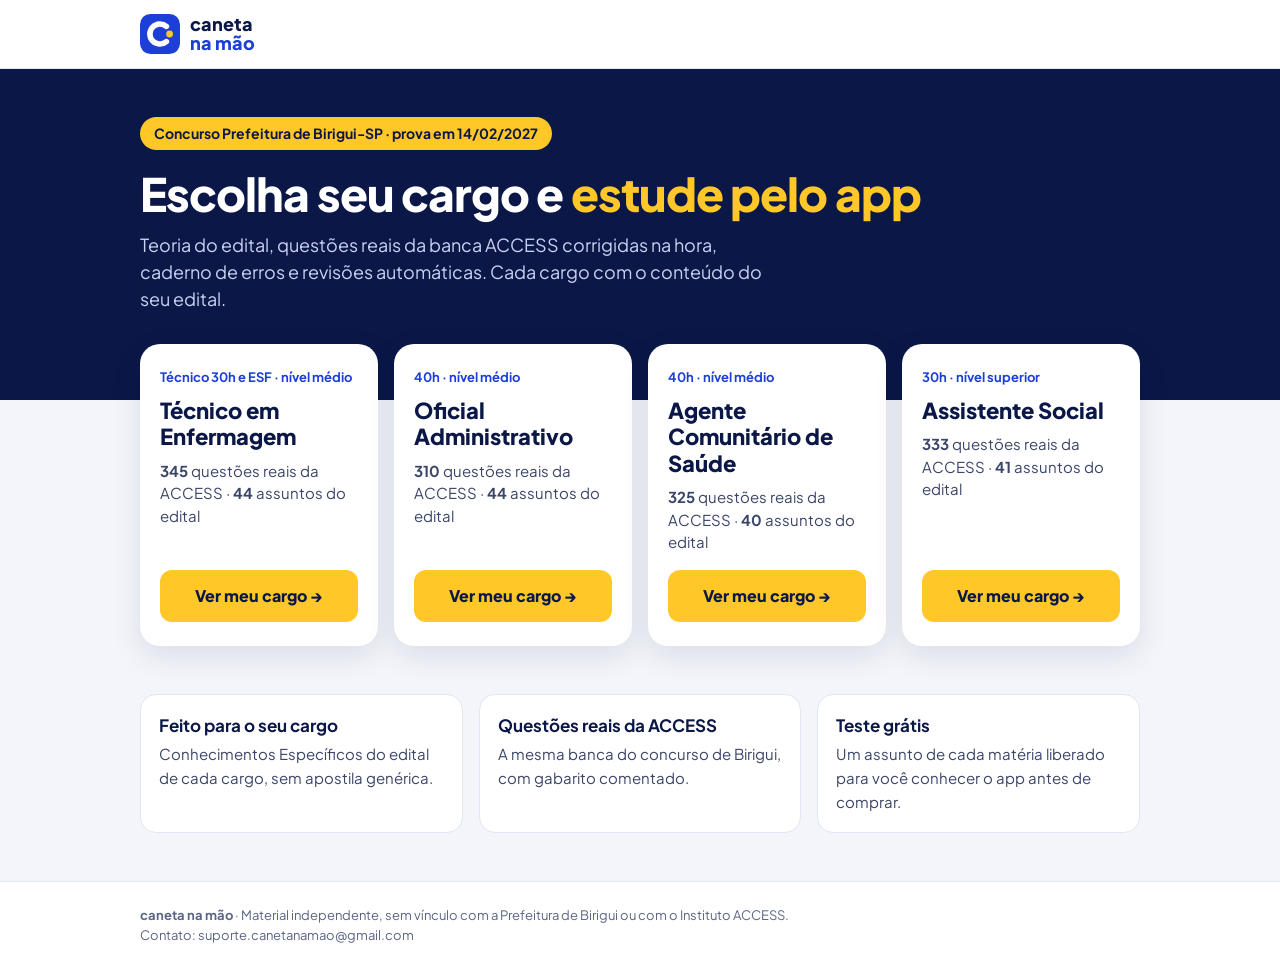
==== commit 777747d3: "Add files via upload" ====
--- a/index.html
+++ b/index.html
@@ -1,295 +1,49 @@
 <!doctype html>
-<html lang="pt-BR">
-<head>
-<meta charset="utf-8">
-<meta name="viewport" content="width=device-width, initial-scale=1">
-<title>App de estudo Técnico em Enfermagem · Concurso Birigui 2027 | Caneta na Mão</title>
-<meta name="description" content="Apostila completa + 345 questões reais da banca ACCESS com gabarito comentado para Técnico em Enfermagem (30h e ESF) da Prefeitura de Birigui-SP.">
-<meta property="og:title" content="Kit Técnico em Enfermagem · Concurso Birigui">
-<meta property="og:description" content="Apostila + 345 questões reais da banca ACCESS com gabarito comentado + app de estudo. 30h e ESF. Amostra grátis.">
-<meta property="og:type" content="website">
-<meta property="og:url" content="https://www.canetanamao.com.br/">
-<meta property="og:site_name" content="Caneta na Mão">
-<meta property="og:locale" content="pt_BR">
-<meta property="og:image" content="https://www.canetanamao.com.br/img/og.jpg">
-<meta property="og:image:width" content="1200">
-<meta property="og:image:height" content="630">
-<meta property="og:image:alt" content="Kit Técnico em Enfermagem - Concurso Prefeitura de Birigui">
+<html lang="pt-BR"><head><meta charset="utf-8"><meta name="viewport" content="width=device-width, initial-scale=1">
+<title>Caneta na Mão · App de estudo para o Concurso de Birigui</title>
+<meta name="description" content="App de estudo com teoria do edital e questões reais da banca ACCESS para o Concurso da Prefeitura de Birigui-SP (Edital 220/2026). Escolha seu cargo e teste grátis.">
+<meta property="og:title" content="Caneta na Mão · Concurso Prefeitura de Birigui">
+<meta property="og:description" content="App de estudo com questões reais da banca ACCESS. Escolha seu cargo e teste grátis.">
+<meta property="og:type" content="website"><meta property="og:url" content="https://www.canetanamao.com.br/">
+<meta property="og:site_name" content="Caneta na Mão"><meta property="og:locale" content="pt_BR">
+<meta property="og:image" content="https://www.canetanamao.com.br/img/og-cargos.jpg"><meta property="og:image:width" content="1200"><meta property="og:image:height" content="630">
 <meta name="twitter:card" content="summary_large_image">
 <link rel="icon" href="data:image/svg+xml,%3Csvg xmlns=%22http://www.w3.org/2000/svg%22 viewBox=%220 0 100 100%22%3E%3Crect width=%22100%22 height=%22100%22 rx=%2226%22 fill=%22%231D3FD8%22/%3E%3Cpath d=%22M66 31 A 25 25 0 1 0 66 69%22 fill=%22none%22 stroke=%22white%22 stroke-width=%2214%22 stroke-linecap=%22round%22/%3E%3Ccircle cx=%2274%22 cy=%2250%22 r=%228.5%22 fill=%22%23FFC727%22/%3E%3C/svg%3E">
 <link rel="preconnect" href="https://fonts.googleapis.com">
 <link href="https://fonts.googleapis.com/css2?family=Plus+Jakarta+Sans:wght@400;500;600;700;800&amp;display=swap" rel="stylesheet">
 <style>
-body{margin:0;background:#F3F5FA}
-a{color:#1D3FD8}a:hover{color:#0B1747}
-summary{cursor:pointer;list-style:none}
-summary::-webkit-details-marker{display:none}
-details[open] .plus{transform:rotate(45deg)}
-.cta:hover{background:#FFD24D !important}
-</style>
-<style>html{scroll-behavior:smooth}img{max-width:100%;height:auto}</style>
-</head>
-<body>
-<div style="font-family: 'Plus Jakarta Sans', system-ui, sans-serif; color: #0B1747; background: #F3F5FA; line-height: 1.5">
-
-<!-- TOPO -->
-<div style="background: #FFFFFF; border-bottom: 1px solid #E1E6F2">
-<div style="max-width: 1120px; margin: 0 auto; padding: 14px 20px; display: flex; flex-wrap: wrap; gap: 12px; align-items: center; justify-content: space-between">
-<div style="display: flex; align-items: center; gap: 10px">
-<svg viewBox="0 0 100 100" width="40" height="40" aria-hidden="true"><rect width="100" height="100" rx="26" fill="#1D3FD8"></rect><path d="M66 31 A 25 25 0 1 0 66 69" fill="none" stroke="#fff" stroke-width="14" stroke-linecap="round"></path><circle cx="74" cy="50" r="8.5" fill="#FFC727"></circle></svg>
-<div style="display: flex; flex-direction: column; font-weight: 800; font-size: 18px; line-height: 1.02"><span>caneta</span><span style="color: #1D3FD8">na mão</span></div>
-</div>
-<div style="display: flex; gap: 8px; align-items: center"><a href="#amostra" style="color: #1D3FD8; font-weight: 700; text-decoration: none; padding: 12px 10px; font-size: 15px; min-height: 44px; box-sizing: border-box; display: inline-flex; align-items: center">Testar grátis</a><a href="#oferta" class="cta" style="background: #FFC727; color: #0B1747; font-weight: 800; text-decoration: none; padding: 12px 20px; border-radius: 999px; font-size: 15px; min-height: 44px; box-sizing: border-box; display: inline-flex; align-items: center">Quero o app</a></div>
-</div>
-</div>
-
-<!-- HERO -->
-<div style="background: #0B1747; color: #FFFFFF; overflow: hidden">
-<div style="max-width: 1120px; margin: 0 auto; padding: 56px 20px 64px; display: flex; flex-wrap: wrap; gap: 40px; align-items: center">
-<div style="flex: 1 1 440px; min-width: 0; display: flex; flex-direction: column; gap: 20px">
-<div style="display: flex; flex-wrap: wrap; gap: 8px">
-<span style="background: #FFC727; color: #0B1747; font-weight: 800; font-size: 13px; padding: 6px 12px; border-radius: 999px">Concurso Prefeitura de Birigui-SP</span>
-<span style="border: 1.5px solid #6F86F0; color: #DCE3FF; font-weight: 700; font-size: 13px; padding: 5px 12px; border-radius: 999px">Prova em 14/02/2027</span>
-</div>
-<h1 style="margin: 0; font-size: clamp(34px, 5vw, 56px); line-height: 1.05; font-weight: 800; letter-spacing: -0.02em">O <span style="color: #FFC727">app de estudo</span> para Técnico em Enfermagem de Birigui</h1>
-<p style="margin: 0; font-size: 19px; color: #C9D2F2; max-width: 560px">345 questões reais da banca ACCESS corrigidas na hora, a teoria do edital inteiro, caderno de erros e revisões automáticas. No celular ou no computador, para <b style="color: #FFFFFF">Técnico 30h</b> e <b style="color: #FFFFFF">ESF</b>.</p>
-<div style="display: flex; flex-wrap: wrap; gap: 16px; align-items: center">
-<a href="#oferta" class="cta" style="background: #FFC727; color: #0B1747; font-weight: 800; text-decoration: none; padding: 18px 28px; border-radius: 14px; font-size: 18px; min-height: 44px; box-sizing: border-box; display: inline-flex; align-items: center">Quero estudar pelo app</a>
-<div style="display: flex; flex-direction: column; font-size: 14px; color: #C9D2F2"><span>de <s>R$ 97</s> por</span><b style="font-size: 26px; color: #FFFFFF; line-height: 1.1">R$ 47,90</b></div>
-</div>
-<a href="#amostra" style="color: #FFC727; font-weight: 700; font-size: 16px; text-decoration: underline; text-underline-offset: 4px; align-self: flex-start">Ainda em dúvida? Teste o app grátis</a>
-<div style="display: grid; grid-template-columns: repeat(3, minmax(0, 1fr)); gap: 12px; margin-top: 8px; max-width: 520px">
-<div style="border-top: 2px solid #FFC727; padding-top: 10px"><b style="font-size: 28px; display: block">345</b><span style="font-size: 13px; color: #C9D2F2">questões reais no app</span></div>
-<div style="border-top: 2px solid #FFC727; padding-top: 10px"><b style="font-size: 28px; display: block">44</b><span style="font-size: 13px; color: #C9D2F2">assuntos do edital</span></div>
-<div style="border-top: 2px solid #FFC727; padding-top: 10px"><b style="font-size: 28px; display: block">+ PDFs</b><span style="font-size: 13px; color: #C9D2F2">apostila e caderno inclusos</span></div>
-</div>
-</div>
-<div style="flex: 1 1 380px; min-width: 0; display: flex; justify-content: center; align-items: center; position: relative; min-height: 420px">
-<img width="399" height="727" src="img/app-questao.webp" alt="Questão corrigida no app" style="width: 50%; max-width: 250px; transform: rotate(-5deg) translateX(14%); position: relative; z-index: 1; opacity: .95">
-<img width="399" height="727" src="img/app-hoje.webp" alt="Tela inicial do app Caneta na Mão" style="width: 56%; max-width: 280px; position: relative; z-index: 2; transform: translateX(-10%)">
-</div>
-</div>
-</div>
-
-<!-- DOR -->
-<div style="max-width: 1120px; margin: 0 auto; padding: 64px 20px 16px">
-<h2 style="margin: 0 0 12px; font-size: clamp(26px, 3.4vw, 38px); line-height: 1.15; font-weight: 800; max-width: 780px">PDF parado na pasta não aprova ninguém</h2>
-<p style="margin: 0 0 28px; font-size: 18px; color: #3B4568; max-width: 760px">Todo mundo está vendendo apostila para Birigui. O problema nunca foi falta de material: é saber o que estudar hoje, lembrar do que errou e não esquecer o que já viu. Foi para isso que criamos o app.</p>
-<div style="display: grid; grid-template-columns: repeat(auto-fit, minmax(240px, 1fr)); gap: 16px">
-<div style="background: #FFFFFF; border: 1px solid #E1E6F2; border-radius: 16px; padding: 22px"><span style="font-size: 14px; color: #B42318; font-weight: 700">✗ Apostila comum</span><b style="display: block; font-size: 17px; margin: 6px 0">“Por onde eu começo?”</b><span style="color: #3B4568"><b style="color: #12A150">✓ No app:</b> a tela Hoje diz o que estudar, na ordem do que mais cai.</span></div>
-<div style="background: #FFFFFF; border: 1px solid #E1E6F2; border-radius: 16px; padding: 22px"><span style="font-size: 14px; color: #B42318; font-weight: 700">✗ Apostila comum</span><b style="display: block; font-size: 17px; margin: 6px 0">“Errei e nem lembro qual”</b><span style="color: #3B4568"><b style="color: #12A150">✓ No app:</b> o caderno de erros guarda tudo e te faz refazer.</span></div>
-<div style="background: #FFFFFF; border: 1px solid #E1E6F2; border-radius: 16px; padding: 22px"><span style="font-size: 14px; color: #B42318; font-weight: 700">✗ Apostila comum</span><b style="display: block; font-size: 17px; margin: 6px 0">“Estudei e já esqueci”</b><span style="color: #3B4568"><b style="color: #12A150">✓ No app:</b> revisões agendadas em 1, 7 e 30 dias.</span></div>
-</div>
-</div>
-
-<!-- COMO FUNCIONA O APP -->
-<div style="max-width: 1120px; margin: 0 auto; padding: 56px 20px">
-<span style="font-weight: 800; color: #1D3FD8; font-size: 14px; letter-spacing: .08em">COMO FUNCIONA</span>
-<h2 style="margin: 6px 0 12px; font-size: clamp(26px, 3.4vw, 38px); line-height: 1.15; font-weight: 800">Tudo o que você precisa, num app só</h2>
-<p style="margin: 0 0 40px; font-size: 18px; color: #3B4568; max-width: 760px">Funciona no navegador do celular e do computador, sem instalar nada. Seu progresso fica salvo na sua conta: começa no celular e continua no computador.</p>
-<div style="display: flex; flex-direction: column; gap: 64px"><div style="display: flex; flex-wrap: wrap;  gap: 32px 48px; align-items: center; justify-content: center">
-<div style="flex: 0 1 300px; display: flex; justify-content: center"><img width="399" height="727" loading="lazy" src="img/app-hoje.webp" alt="Tela Hoje do app" style="width: 100%; max-width: 280px; display: block"></div>
-<div style="flex: 1 1 380px; min-width: 0; display: flex; flex-direction: column; gap: 12px">
-<span style="font-weight: 800; color: #1D3FD8; font-size: 14px; letter-spacing: .08em">01 · TELA HOJE</span>
-<h3 style="margin: 0; font-size: clamp(22px, 2.8vw, 30px); line-height: 1.2; font-weight: 800">Abriu o app, já sabe o que estudar</h3>
-<p style="margin: 0; font-size: 17px; color: #3B4568">Nada de ficar perdida olhando um PDF de 134 páginas. Todo dia o app mostra o que fazer: as revisões do dia, as questões para refazer e o próximo assunto.</p>
-<div style="display: flex; flex-direction: column; gap: 8px; font-size: 16px"><div style="display: flex; gap: 10px; align-items: flex-start"><svg width="22" height="22" viewBox="0 0 24 24" fill="none" stroke="#1D3FD8" stroke-width="3" stroke-linecap="round" stroke-linejoin="round" aria-hidden="true" style="flex-shrink: 0; margin-top: 1px"><path d="M5 12l5 5L19 7"></path></svg><span>Contagem regressiva até a prova</span></div><div style="display: flex; gap: 10px; align-items: flex-start"><svg width="22" height="22" viewBox="0 0 24 24" fill="none" stroke="#1D3FD8" stroke-width="3" stroke-linecap="round" stroke-linejoin="round" aria-hidden="true" style="flex-shrink: 0; margin-top: 1px"><path d="M5 12l5 5L19 7"></path></svg><span>Quanto do edital você já estudou</span></div><div style="display: flex; gap: 10px; align-items: flex-start"><svg width="22" height="22" viewBox="0 0 24 24" fill="none" stroke="#1D3FD8" stroke-width="3" stroke-linecap="round" stroke-linejoin="round" aria-hidden="true" style="flex-shrink: 0; margin-top: 1px"><path d="M5 12l5 5L19 7"></path></svg><span>Próximo assunto na ordem certa</span></div></div>
-</div></div><div style="display: flex; flex-wrap: wrap; flex-direction: row-reverse; gap: 32px 48px; align-items: center; justify-content: center">
-<div style="flex: 0 1 300px; display: flex; justify-content: center"><img width="399" height="727" loading="lazy" src="img/app-questao.webp" alt="Questão corrigida no app" style="width: 100%; max-width: 280px; display: block"></div>
-<div style="flex: 1 1 380px; min-width: 0; display: flex; flex-direction: column; gap: 12px">
-<span style="font-weight: 800; color: #1D3FD8; font-size: 14px; letter-spacing: .08em">02 · QUESTÕES</span>
-<h3 style="margin: 0; font-size: clamp(22px, 2.8vw, 30px); line-height: 1.2; font-weight: 800">345 questões reais, corrigidas na hora</h3>
-<p style="margin: 0; font-size: 17px; color: #3B4568">Você responde e já vê se acertou, com o comentário explicando por que a certa é a certa. São questões de provas anteriores da própria banca ACCESS.</p>
-<div style="display: flex; flex-direction: column; gap: 8px; font-size: 16px"><div style="display: flex; gap: 10px; align-items: flex-start"><svg width="22" height="22" viewBox="0 0 24 24" fill="none" stroke="#1D3FD8" stroke-width="3" stroke-linecap="round" stroke-linejoin="round" aria-hidden="true" style="flex-shrink: 0; margin-top: 1px"><path d="M5 12l5 5L19 7"></path></svg><span>Separadas por assunto, na ordem da teoria</span></div><div style="display: flex; gap: 10px; align-items: flex-start"><svg width="22" height="22" viewBox="0 0 24 24" fill="none" stroke="#1D3FD8" stroke-width="3" stroke-linecap="round" stroke-linejoin="round" aria-hidden="true" style="flex-shrink: 0; margin-top: 1px"><path d="M5 12l5 5L19 7"></path></svg><span>Comentário em todas as questões</span></div><div style="display: flex; gap: 10px; align-items: flex-start"><svg width="22" height="22" viewBox="0 0 24 24" fill="none" stroke="#1D3FD8" stroke-width="3" stroke-linecap="round" stroke-linejoin="round" aria-hidden="true" style="flex-shrink: 0; margin-top: 1px"><path d="M5 12l5 5L19 7"></path></svg><span>Textos de Português abrem com um toque</span></div></div>
-</div></div><div style="display: flex; flex-wrap: wrap;  gap: 32px 48px; align-items: center; justify-content: center">
-<div style="flex: 0 1 300px; display: flex; justify-content: center"><img width="399" height="727" loading="lazy" src="img/app-erros.webp" alt="Caderno de erros no app" style="width: 100%; max-width: 280px; display: block"></div>
-<div style="flex: 1 1 380px; min-width: 0; display: flex; flex-direction: column; gap: 12px">
-<span style="font-weight: 800; color: #1D3FD8; font-size: 14px; letter-spacing: .08em">03 · CADERNO DE ERROS</span>
-<h3 style="margin: 0; font-size: clamp(22px, 2.8vw, 30px); line-height: 1.2; font-weight: 800">O que você errou volta para você</h3>
-<p style="margin: 0; font-size: 17px; color: #3B4568">Toda questão errada vai sozinha para o seu caderno de erros. Quando você acerta de novo, ela sai da lista. É assim que o erro vira ponto na prova.</p>
-<div style="display: flex; flex-direction: column; gap: 8px; font-size: 16px"><div style="display: flex; gap: 10px; align-items: flex-start"><svg width="22" height="22" viewBox="0 0 24 24" fill="none" stroke="#1D3FD8" stroke-width="3" stroke-linecap="round" stroke-linejoin="round" aria-hidden="true" style="flex-shrink: 0; margin-top: 1px"><path d="M5 12l5 5L19 7"></path></svg><span>Separado por assunto</span></div><div style="display: flex; gap: 10px; align-items: flex-start"><svg width="22" height="22" viewBox="0 0 24 24" fill="none" stroke="#1D3FD8" stroke-width="3" stroke-linecap="round" stroke-linejoin="round" aria-hidden="true" style="flex-shrink: 0; margin-top: 1px"><path d="M5 12l5 5L19 7"></path></svg><span>“Refazer todas” com um toque</span></div><div style="display: flex; gap: 10px; align-items: flex-start"><svg width="22" height="22" viewBox="0 0 24 24" fill="none" stroke="#1D3FD8" stroke-width="3" stroke-linecap="round" stroke-linejoin="round" aria-hidden="true" style="flex-shrink: 0; margin-top: 1px"><path d="M5 12l5 5L19 7"></path></svg><span>Erradas de ontem aparecem na tela Hoje</span></div></div>
-</div></div><div style="display: flex; flex-wrap: wrap; flex-direction: row-reverse; gap: 32px 48px; align-items: center; justify-content: center">
-<div style="flex: 0 1 300px; display: flex; justify-content: center"><img width="399" height="727" loading="lazy" src="img/app-teoria.webp" alt="Teoria no app" style="width: 100%; max-width: 280px; display: block"></div>
-<div style="flex: 1 1 380px; min-width: 0; display: flex; flex-direction: column; gap: 12px">
-<span style="font-weight: 800; color: #1D3FD8; font-size: 14px; letter-spacing: .08em">04 · TEORIA + REVISÕES</span>
-<h3 style="margin: 0; font-size: clamp(22px, 2.8vw, 30px); line-height: 1.2; font-weight: 800">Teoria do edital inteiro e revisões automáticas</h3>
-<p style="margin: 0; font-size: 17px; color: #3B4568">Os 44 assuntos do edital, organizados pelo que mais cai, em tabelas e resumos que cabem na tela do celular. Marcou como estudado? O app agenda as revisões de 1, 7 e 30 dias.</p>
-<div style="display: flex; flex-direction: column; gap: 8px; font-size: 16px"><div style="display: flex; gap: 10px; align-items: flex-start"><svg width="22" height="22" viewBox="0 0 24 24" fill="none" stroke="#1D3FD8" stroke-width="3" stroke-linecap="round" stroke-linejoin="round" aria-hidden="true" style="flex-shrink: 0; margin-top: 1px"><path d="M5 12l5 5L19 7"></path></svg><span>“O que cai e quanto cai” em cada assunto</span></div><div style="display: flex; gap: 10px; align-items: flex-start"><svg width="22" height="22" viewBox="0 0 24 24" fill="none" stroke="#1D3FD8" stroke-width="3" stroke-linecap="round" stroke-linejoin="round" aria-hidden="true" style="flex-shrink: 0; margin-top: 1px"><path d="M5 12l5 5L19 7"></path></svg><span>Pegadinhas da banca e questões resolvidas</span></div><div style="display: flex; gap: 10px; align-items: flex-start"><svg width="22" height="22" viewBox="0 0 24 24" fill="none" stroke="#1D3FD8" stroke-width="3" stroke-linecap="round" stroke-linejoin="round" aria-hidden="true" style="flex-shrink: 0; margin-top: 1px"><path d="M5 12l5 5L19 7"></path></svg><span>Você não esquece o que já estudou</span></div></div>
-</div></div><div style="display: flex; flex-wrap: wrap;  gap: 32px 48px; align-items: center; justify-content: center">
-<div style="flex: 0 1 300px; display: flex; justify-content: center"><img width="399" height="727" loading="lazy" src="img/app-progresso.webp" alt="Progresso no app" style="width: 100%; max-width: 280px; display: block"></div>
-<div style="flex: 1 1 380px; min-width: 0; display: flex; flex-direction: column; gap: 12px">
-<span style="font-weight: 800; color: #1D3FD8; font-size: 14px; letter-spacing: .08em">05 · PROGRESSO + SIMULADO</span>
-<h3 style="margin: 0; font-size: clamp(22px, 2.8vw, 30px); line-height: 1.2; font-weight: 800">Veja sua evolução e treine como na prova</h3>
-<p style="margin: 0; font-size: 17px; color: #3B4568">Acertos por matéria, assuntos mais fracos e simulados de 40 questões, 10 de cada matéria, igual à prova de Birigui.</p>
-<div style="display: flex; flex-direction: column; gap: 8px; font-size: 16px"><div style="display: flex; gap: 10px; align-items: flex-start"><svg width="22" height="22" viewBox="0 0 24 24" fill="none" stroke="#1D3FD8" stroke-width="3" stroke-linecap="round" stroke-linejoin="round" aria-hidden="true" style="flex-shrink: 0; margin-top: 1px"><path d="M5 12l5 5L19 7"></path></svg><span>% de acerto por matéria</span></div><div style="display: flex; gap: 10px; align-items: flex-start"><svg width="22" height="22" viewBox="0 0 24 24" fill="none" stroke="#1D3FD8" stroke-width="3" stroke-linecap="round" stroke-linejoin="round" aria-hidden="true" style="flex-shrink: 0; margin-top: 1px"><path d="M5 12l5 5L19 7"></path></svg><span>Seus pontos fracos em destaque</span></div><div style="display: flex; gap: 10px; align-items: flex-start"><svg width="22" height="22" viewBox="0 0 24 24" fill="none" stroke="#1D3FD8" stroke-width="3" stroke-linecap="round" stroke-linejoin="round" aria-hidden="true" style="flex-shrink: 0; margin-top: 1px"><path d="M5 12l5 5L19 7"></path></svg><span>Simulado no formato da prova</span></div></div>
-</div></div></div>
-</div>
-
-<!-- KIT PDF -->
-<div style="background: #FFFFFF; border-top: 1px solid #E1E6F2; border-bottom: 1px solid #E1E6F2">
-<div style="max-width: 1120px; margin: 0 auto; padding: 56px 20px">
-<span style="font-weight: 800; color: #1D3FD8; font-size: 14px; letter-spacing: .08em">E AINDA VAI JUNTO</span>
-<h2 style="margin: 6px 0 12px; font-size: clamp(26px, 3.4vw, 38px); line-height: 1.15; font-weight: 800">Gosta de papel? O kit em PDF também é seu</h2>
-<p style="margin: 0 0 24px; font-size: 17px; color: #3B4568; max-width: 760px">Para imprimir, grifar e estudar longe da tela. Ficam dentro do app, prontos para ver ou baixar.</p>
-<div style="display: grid; grid-template-columns: repeat(auto-fit, minmax(260px, 1fr)); gap: 16px">
-<div style="background: #F3F5FA; border-radius: 18px; padding: 20px; display: flex; gap: 16px; align-items: flex-start"><img width="909" height="1287" loading="lazy" src="img/capa-apostila.jpg" alt="Capa da apostila" style="width: 84px; border-radius: 6px; box-shadow: 0 8px 20px rgba(11,23,71,.18); flex-shrink: 0"><div><b style="display: block; font-size: 18px; margin-bottom: 4px">Apostila completa</b><span style="color: #3B4568; font-size: 15px">134 páginas com os 44 assuntos, espaço para “Meu resumo” e “Meus erros”.</span></div></div>
-<div style="background: #F3F5FA; border-radius: 18px; padding: 20px; display: flex; gap: 16px; align-items: flex-start"><img width="909" height="1287" loading="lazy" src="img/capa-caderno.jpg" alt="Capa do caderno de questões" style="width: 84px; border-radius: 6px; box-shadow: 0 8px 20px rgba(11,23,71,.18); flex-shrink: 0"><div><b style="display: block; font-size: 18px; margin-bottom: 4px">Caderno de Questões</b><span style="color: #3B4568; font-size: 15px">As mesmas 345 questões do app em PDF, com gabarito comentado.</span></div></div>
-<div style="background: #FFFBEA; border: 2px dashed #FFC727; border-radius: 18px; padding: 20px; display: flex; gap: 16px; align-items: flex-start"><img width="909" height="1287" loading="lazy" src="img/capa-bonus.jpg" alt="Capa do bônus" style="width: 84px; border-radius: 6px; box-shadow: 0 8px 20px rgba(11,23,71,.18); flex-shrink: 0"><div><span style="background: #FFC727; font-weight: 800; font-size: 12px; padding: 3px 10px; border-radius: 999px">BÔNUS</span><b style="display: block; font-size: 18px; margin: 6px 0 4px">Reta final sem susto</b><span style="color: #3B4568; font-size: 15px">Edital verticalizado + roteiro da última semana e do dia da prova.</span></div></div>
-</div>
-</div>
-</div>
-
-<!-- PRA QUEM -->
-<div style="max-width: 1120px; margin: 0 auto; padding: 56px 20px 64px">
-<div style="background: #E8EDFD; border-radius: 24px; padding: 36px 28px; display: flex; flex-wrap: wrap; gap: 28px; align-items: center">
-<div style="flex: 1 1 420px; min-width: 0">
-<h2 style="margin: 0 0 10px; font-size: clamp(24px, 3vw, 32px); line-height: 1.15; font-weight: 800">Serve para os dois cargos</h2>
-<p style="margin: 0; font-size: 17px; color: #3B4568">Português, Raciocínio Lógico e Conhecimentos Gerais são iguais. No app e na apostila, cada assunto de Específicos mostra se cai no <b>Técnico 30h</b>, no <b>ESF</b> ou nos dois. E dá para prestar os dois: o 30h é de manhã (8h às 12h) e o ESF à tarde (14h às 18h).</p>
-</div>
-<div style="flex: 1 1 280px; display: flex; flex-direction: column; gap: 10px">
-<div style="background: #FFFFFF; border-radius: 12px; padding: 14px 18px; font-weight: 700">Técnico em Enfermagem (30h) · manhã</div>
-<div style="background: #FFFFFF; border-radius: 12px; padding: 14px 18px; font-weight: 700">Técnico em Enfermagem ESF · tarde</div>
-</div>
-</div>
-</div>
-
-<!-- AMOSTRA -->
-<div id="amostra" style="max-width: 1120px; margin: 0 auto; padding: 0 20px 64px">
-<div style="background: #FFFFFF; border: 2px solid #1D3FD8; border-radius: 24px; padding: 32px 28px; display: flex; flex-wrap: wrap; gap: 28px; align-items: flex-start">
-<div style="flex: 1 1 360px; min-width: 0">
-<span style="background: #FFC727; font-weight: 800; font-size: 13px; padding: 5px 12px; border-radius: 999px">GRÁTIS</span>
-<h2 style="margin: 12px 0 8px; font-size: clamp(22px, 2.8vw, 30px); font-weight: 800; line-height: 1.15">Teste o app grátis</h2>
-<p style="margin: 0 0 10px; color: #3B4568; font-size: 17px">Estude de verdade pelo app: um assunto completo de cada matéria, com teoria e questões reais corrigidas na hora (5 de cada assunto, 20 no total). Se comprar depois, seu progresso continua.</p>
-<p style="margin: 0; color: #3B4568; font-size: 15px">O acesso chega no seu e-mail na hora, junto com uma amostra em PDF.</p>
-</div>
-<form class="form-amostra" style="flex: 1 1 340px; min-width: 0; display: flex; flex-direction: column; gap: 12px" novalidate>
-<label style="display: flex; flex-direction: column; gap: 4px; font-weight: 700; font-size: 14px">Nome<input name="nome" required autocomplete="name" style="font: inherit; font-weight: 400; font-size: 16px; padding: 12px 14px; border: 1.5px solid #C9D2F2; border-radius: 12px"></label>
-<label style="display: flex; flex-direction: column; gap: 4px; font-weight: 700; font-size: 14px">E-mail<input name="email" type="email" required autocomplete="email" style="font: inherit; font-weight: 400; font-size: 16px; padding: 12px 14px; border: 1.5px solid #C9D2F2; border-radius: 12px"></label>
-<label style="display: flex; flex-direction: column; gap: 4px; font-weight: 700; font-size: 14px">WhatsApp com DDD<input name="whatsapp" type="tel" required inputmode="tel" autocomplete="tel" placeholder="(18) 99999-9999" style="font: inherit; font-weight: 400; font-size: 16px; padding: 12px 14px; border: 1.5px solid #C9D2F2; border-radius: 12px"></label>
-<input name="site" tabindex="-1" autocomplete="off" aria-hidden="true" style="position: absolute; left: -9999px; width: 1px; height: 1px">
-<label style="display: flex; gap: 10px; align-items: flex-start; font-size: 14px; color: #3B4568"><input name="aceite" type="checkbox" required style="width: 20px; height: 20px; margin-top: 1px; flex-shrink: 0">Aceito receber a amostra e avisos sobre o concurso de Birigui por e-mail e WhatsApp. Posso pedir para sair quando quiser.</label>
-<button type="submit" class="cta" style="background: #FFC727; color: #0B1747; font: inherit; font-weight: 800; font-size: 17px; border: 0; padding: 16px 22px; border-radius: 14px; min-height: 48px; cursor: pointer">Quero testar o app grátis</button>
-<p class="amostra-msg" role="status" style="margin: 0; font-size: 15px; color: #B42318"></p>
-</form>
-<div class="amostra-ok" hidden style="flex: 1 1 340px; min-width: 0; background: #E8EDFD; border-radius: 16px; padding: 24px; flex-direction: column; gap: 12px">
-<b style="font-size: 20px">Pronto! Seu teste grátis do app está liberado.</b>
-<span style="color: #3B4568">Abra o app e entre com o mesmo e-mail: você recebe um código de acesso. Se o e-mail não aparecer, veja no spam ou em promoções.</span>
-<a href="/app/" target="_blank" rel="noopener" style="background: #1D3FD8; color: #FFFFFF; font-weight: 800; text-decoration: none; padding: 14px 22px; border-radius: 14px; text-align: center">Abrir o app agora</a>
-<a href="amostra-gratis-tecnico-enfermagem.pdf" target="_blank" rel="noopener" style="color: #1D3FD8; font-weight: 700; text-align: center; font-size: 15px">ou baixar a amostra em PDF</a>
-</div>
-</div>
-</div>
-<div id="pop" hidden role="dialog" aria-modal="true" aria-labelledby="pop-t" style="position: fixed; inset: 0; background: rgba(11,23,71,.6); z-index: 50; align-items: center; justify-content: center; padding: 16px">
-<div style="background: #FFFFFF; border-radius: 20px; width: 100%; max-width: 440px; max-height: calc(100vh - 32px); overflow-y: auto; padding: 24px; box-sizing: border-box; position: relative">
-<button type="button" id="pop-x" aria-label="Fechar" style="position: absolute; top: 8px; right: 8px; width: 44px; height: 44px; border: 0; background: transparent; font-size: 28px; line-height: 1; color: #5B6584; cursor: pointer">&times;</button>
-<span style="background: #FFC727; font-weight: 800; font-size: 13px; padding: 5px 12px; border-radius: 999px">GRÁTIS</span>
-<h2 id="pop-t" style="margin: 12px 0 6px; font-size: 24px; font-weight: 800; line-height: 1.15">Antes de ir: quer testar o app grátis?</h2>
-<p style="margin: 0 0 16px; color: #3B4568">Um assunto completo de cada matéria + 20 questões reais da banca ACCESS corrigidas na hora.</p>
-<form class="form-amostra" style="display: flex; flex-direction: column; gap: 12px" novalidate>
-<label style="display: flex; flex-direction: column; gap: 4px; font-weight: 700; font-size: 14px">Nome<input name="nome" required autocomplete="name" style="font: inherit; font-weight: 400; font-size: 16px; padding: 12px 14px; border: 1.5px solid #C9D2F2; border-radius: 12px"></label>
-<label style="display: flex; flex-direction: column; gap: 4px; font-weight: 700; font-size: 14px">E-mail<input name="email" type="email" required autocomplete="email" style="font: inherit; font-weight: 400; font-size: 16px; padding: 12px 14px; border: 1.5px solid #C9D2F2; border-radius: 12px"></label>
-<label style="display: flex; flex-direction: column; gap: 4px; font-weight: 700; font-size: 14px">WhatsApp com DDD<input name="whatsapp" type="tel" required inputmode="tel" autocomplete="tel" placeholder="(18) 99999-9999" style="font: inherit; font-weight: 400; font-size: 16px; padding: 12px 14px; border: 1.5px solid #C9D2F2; border-radius: 12px"></label>
-<input name="site" tabindex="-1" autocomplete="off" aria-hidden="true" style="position: absolute; left: -9999px; width: 1px; height: 1px">
-<label style="display: flex; gap: 10px; align-items: flex-start; font-size: 14px; color: #3B4568"><input name="aceite" type="checkbox" required style="width: 20px; height: 20px; margin-top: 1px; flex-shrink: 0">Aceito receber a amostra e avisos sobre o concurso de Birigui por e-mail e WhatsApp. Posso pedir para sair quando quiser.</label>
-<button type="submit" class="cta" style="background: #FFC727; color: #0B1747; font: inherit; font-weight: 800; font-size: 17px; border: 0; padding: 16px 22px; border-radius: 14px; min-height: 48px; cursor: pointer">Quero testar o app grátis</button>
-<p class="amostra-msg" role="status" style="margin: 0; font-size: 15px; color: #B42318"></p>
-<button type="button" class="pop-nao" style="background: transparent; border: 0; color: #5B6584; font: inherit; font-size: 14px; text-decoration: underline; cursor: pointer; min-height: 44px">Agora não, quero ver o preço</button>
-</form>
-<div class="amostra-ok" hidden style="background: #E8EDFD; border-radius: 16px; padding: 20px; flex-direction: column; gap: 12px">
-<b style="font-size: 20px">Pronto! Seu teste grátis do app está liberado.</b>
-<span style="color: #3B4568">Abra o app e entre com o mesmo e-mail: você recebe um código de acesso. Se o e-mail não aparecer, veja no spam ou em promoções.</span>
-<a href="/app/" target="_blank" rel="noopener" style="background: #1D3FD8; color: #FFFFFF; font-weight: 800; text-decoration: none; padding: 14px 22px; border-radius: 14px; text-align: center">Abrir o app agora</a>
-<a href="amostra-gratis-tecnico-enfermagem.pdf" target="_blank" rel="noopener" style="color: #1D3FD8; font-weight: 700; text-align: center; font-size: 15px">ou baixar a amostra em PDF</a>
-</div>
-</div>
-</div>
-<script>
-(function(){
-  function ls(k,v){try{if(v===undefined)return localStorage.getItem(k);localStorage.setItem(k,v);}catch(e){return null;}}
-  function ss(k,v){try{if(v===undefined)return sessionStorage.getItem(k);sessionStorage.setItem(k,v);}catch(e){return null;}}
-  var pop=document.getElementById('pop');
-  function fecha(){pop.style.display='none';}
-  function abre(){ if(ls('cnm_lead')||ss('cnm_pop'))return; ss('cnm_pop','1'); pop.hidden=false; pop.style.display='flex'; }
-  document.getElementById('pop-x').onclick=fecha;
-  pop.querySelector('.pop-nao').onclick=fecha;
-  pop.addEventListener('click',function(e){if(e.target===pop)fecha();});
-  document.addEventListener('keydown',function(e){if(e.key==='Escape'&&pop.style.display==='flex')fecha();});
-  setTimeout(abre,25000);
-  document.addEventListener('mouseout',function(e){ if(!e.relatedTarget&&e.clientY<=0) abre(); });
-  document.querySelectorAll('.form-amostra').forEach(function(f){
-    var msg=f.querySelector('.amostra-msg'), ok=f.parentNode.querySelector('.amostra-ok'), b=f.querySelector('button[type=submit]');
-    f.addEventListener('submit', function(ev){
-      ev.preventDefault();
-      var d={nome:f.nome.value.trim(), email:f.email.value.trim(), whatsapp:f.whatsapp.value, aceite:f.aceite.checked, site:f.site.value};
-      if(!d.nome){msg.textContent='Digite seu nome.';return;}
-      if(!/^[^@\s]+@[^@\s]+\.[^@\s]+$/.test(d.email)){msg.textContent='Confira seu e-mail.';return;}
-      if(d.whatsapp.replace(/\D/g,'').length<10){msg.textContent='Confira seu WhatsApp com DDD.';return;}
-      if(!d.aceite){msg.textContent='Marque a caixinha de aceite para receber a amostra.';return;}
-      msg.textContent=''; b.disabled=true; b.textContent='Enviando...';
-      var libera=function(){ ls('cnm_lead','1'); f.style.display='none'; ok.hidden=false; ok.style.display='flex'; };
-      fetch('https://entrega-caneta.vercel.app/api/lead',{method:'POST',headers:{'Content-Type':'application/json'},body:JSON.stringify(d)})
-        .then(function(r){return r.json().then(function(j){return {s:r.status,j:j};});})
-        .then(function(x){ if(x.s>=400){msg.textContent=x.j.msg||'Confira seus dados.'; b.disabled=false; b.textContent='Quero testar o app grátis';} else libera(); })
-        .catch(libera);
-    });
-  });
-})();
-</script>
-
-<!-- OFERTA -->
-<div id="oferta" style="background: #0B1747; color: #FFFFFF">
-<div style="max-width: 1120px; margin: 0 auto; padding: 72px 20px; display: flex; flex-direction: column; align-items: center; gap: 28px">
-<h2 style="margin: 0; text-align: center; font-size: clamp(28px, 3.6vw, 42px); line-height: 1.12; font-weight: 800">Comece a estudar hoje</h2>
-<div style="background: #FFFFFF; color: #0B1747; border-radius: 24px; padding: 32px 28px; width: 100%; max-width: 480px; box-sizing: border-box; display: flex; flex-direction: column; gap: 18px">
-<b style="font-size: 20px">App + Kit Técnico em Enfermagem · Birigui</b>
-<div style="display: flex; flex-direction: column; gap: 10px; font-size: 16px">
-<div style="display: flex; gap: 10px; align-items: flex-start"><svg width="22" height="22" viewBox="0 0 24 24" fill="none" stroke="#1D3FD8" stroke-width="3" stroke-linecap="round" stroke-linejoin="round" aria-hidden="true" style="flex-shrink: 0; margin-top: 1px"><path d="M5 12l5 5L19 7"></path></svg><span><b>App de estudo</b> no celular e no computador: 345 questões corrigidas na hora, caderno de erros, revisões e simulados</span></div>
-<div style="display: flex; gap: 10px; align-items: flex-start"><svg width="22" height="22" viewBox="0 0 24 24" fill="none" stroke="#1D3FD8" stroke-width="3" stroke-linecap="round" stroke-linejoin="round" aria-hidden="true" style="flex-shrink: 0; margin-top: 1px"><path d="M5 12l5 5L19 7"></path></svg><span>Apostila completa em PDF (134 páginas, 44 assuntos), dentro do app</span></div>
-<div style="display: flex; gap: 10px; align-items: flex-start"><svg width="22" height="22" viewBox="0 0 24 24" fill="none" stroke="#1D3FD8" stroke-width="3" stroke-linecap="round" stroke-linejoin="round" aria-hidden="true" style="flex-shrink: 0; margin-top: 1px"><path d="M5 12l5 5L19 7"></path></svg><span>Caderno de Questões em PDF com gabarito comentado</span></div>
-<div style="display: flex; gap: 10px; align-items: flex-start"><svg width="22" height="22" viewBox="0 0 24 24" fill="none" stroke="#1D3FD8" stroke-width="3" stroke-linecap="round" stroke-linejoin="round" aria-hidden="true" style="flex-shrink: 0; margin-top: 1px"><path d="M5 12l5 5L19 7"></path></svg><span><b>Bônus:</b> edital verticalizado + roteiro da reta final</span></div>
-<div style="display: flex; gap: 10px; align-items: flex-start"><svg width="22" height="22" viewBox="0 0 24 24" fill="none" stroke="#1D3FD8" stroke-width="3" stroke-linecap="round" stroke-linejoin="round" aria-hidden="true" style="flex-shrink: 0; margin-top: 1px"><path d="M5 12l5 5L19 7"></path></svg><span>Vale para os dois cargos: Técnico 30h e ESF</span></div>
-</div>
-<div style="border-top: 1px solid #E1E6F2; padding-top: 16px; display: flex; flex-direction: column; align-items: center; gap: 2px">
-<span style="color: #5B6584">de <s>R$ 97,00</s> por apenas</span>
-<b style="font-size: 52px; line-height: 1.05; color: #1D3FD8">R$ 47,90</b>
-<span style="color: #5B6584; font-size: 14px">no Pix ou cartão</span>
-<span style="background: #E8F7EE; color: #0B6B3A; font-weight: 700; font-size: 14px; padding: 6px 12px; border-radius: 999px; margin-top: 8px">Pague no Pix e receba na hora</span>
-</div>
-<a href="https://lastlink.com/p/CE5C4624A/checkout-payment/" class="cta" style="background: #FFC727; color: #0B1747; font-weight: 800; text-decoration: none; padding: 18px 24px; border-radius: 14px; font-size: 18px; text-align: center; min-height: 44px; box-sizing: border-box">Quero o app + kit agora</a>
-<span style="text-align: center; font-size: 14px; color: #5B6584">Acesso liberado no seu e-mail logo após o pagamento</span>
-</div>
-<div style="display: flex; gap: 14px; align-items: center; max-width: 560px">
-<svg width="44" height="44" viewBox="0 0 24 24" fill="none" stroke="#FFC727" stroke-width="2" stroke-linecap="round" stroke-linejoin="round" aria-hidden="true" style="flex-shrink: 0"><path d="M12 3l8 3v6c0 4.5-3.4 8.3-8 9-4.6-.7-8-4.5-8-9V6l8-3z"></path><path d="M8.5 12l2.5 2.5L16 9.5"></path></svg>
-<span style="color: #C9D2F2; font-size: 15px"><b style="color: #FFFFFF">Garantia de 7 dias.</b> Se não gostar, peça o reembolso dentro de 7 dias e devolvemos 100% do valor.</span>
-</div>
-</div>
-</div>
-
-<!-- FAQ -->
-<div style="max-width: 820px; margin: 0 auto; padding: 72px 20px">
-<h2 style="margin: 0 0 24px; font-size: clamp(26px, 3.4vw, 36px); font-weight: 800; text-align: center">Perguntas frequentes</h2>
-<div style="display: flex; flex-direction: column; gap: 10px">
-<details style="background: #FFFFFF; border: 1px solid #E1E6F2; border-radius: 14px; padding: 18px 20px"><summary style="font-weight: 700; font-size: 17px; display: flex; justify-content: space-between; gap: 12px">Como funciona o app?<span class="plus" style="color: #1D3FD8; font-size: 22px; line-height: 1">+</span></summary><p style="margin: 10px 0 0; color: #3B4568">Depois da compra, você entra no app com o mesmo e-mail e recebe um código de acesso. Antes de comprar, dá para testar grátis pela amostra. Funciona no navegador do celular e do computador, sem instalar nada (e dá para colocar o ícone na tela inicial). Seu progresso fica salvo na sua conta.</p></details>
-<details style="background: #FFFFFF; border: 1px solid #E1E6F2; border-radius: 14px; padding: 18px 20px"><summary style="font-weight: 700; font-size: 17px; display: flex; justify-content: space-between; gap: 12px">Como recebo o material?<span class="plus" style="color: #1D3FD8; font-size: 22px; line-height: 1">+</span></summary><p style="margin: 10px 0 0; color: #3B4568">Logo depois da confirmação do pagamento você recebe no e-mail o acesso ao app. Os PDFs (apostila, caderno e bônus) ficam dentro do app, para ver ou baixar. No Pix, a liberação é imediata.</p></details>
-<details style="background: #FFFFFF; border: 1px solid #E1E6F2; border-radius: 14px; padding: 18px 20px"><summary style="font-weight: 700; font-size: 17px; display: flex; justify-content: space-between; gap: 12px">Preciso instalar alguma coisa? Tem material impresso?<span class="plus" style="color: #1D3FD8; font-size: 22px; line-height: 1">+</span></summary><p style="margin: 10px 0 0; color: #3B4568">Não precisa instalar nada: o app abre no navegador. Não há material impresso, mas os PDFs podem ser impressos.</p></details>
-<details style="background: #FFFFFF; border: 1px solid #E1E6F2; border-radius: 14px; padding: 18px 20px"><summary style="font-weight: 700; font-size: 17px; display: flex; justify-content: space-between; gap: 12px">Serve para Técnico 30h e para ESF?<span class="plus" style="color: #1D3FD8; font-size: 22px; line-height: 1">+</span></summary><p style="margin: 10px 0 0; color: #3B4568">Sim. O app e o kit cobrem os dois cargos, e cada assunto de Específicos indica para qual cargo ele cai.</p></details>
-<details style="background: #FFFFFF; border: 1px solid #E1E6F2; border-radius: 14px; padding: 18px 20px"><summary style="font-weight: 700; font-size: 17px; display: flex; justify-content: space-between; gap: 12px">As questões são de verdade?<span class="plus" style="color: #1D3FD8; font-size: 22px; line-height: 1">+</span></summary><p style="margin: 10px 0 0; color: #3B4568">Sim. São questões de provas anteriores de Técnico em Enfermagem aplicadas pela banca Instituto ACCESS, a mesma do concurso de Birigui, com gabarito oficial e comentário.</p></details>
-<details style="background: #FFFFFF; border: 1px solid #E1E6F2; border-radius: 14px; padding: 18px 20px"><summary style="font-weight: 700; font-size: 17px; display: flex; justify-content: space-between; gap: 12px">Começo agora e dá tempo?<span class="plus" style="color: #1D3FD8; font-size: 22px; line-height: 1">+</span></summary><p style="margin: 10px 0 0; color: #3B4568">Dá. O material é organizado pelo que mais cai, então você começa pelo que vale mais ponto. A prova é em 14/02/2027.</p></details>
-<details style="background: #FFFFFF; border: 1px solid #E1E6F2; border-radius: 14px; padding: 18px 20px"><summary style="font-weight: 700; font-size: 17px; display: flex; justify-content: space-between; gap: 12px">É material oficial da Prefeitura ou da banca?<span class="plus" style="color: #1D3FD8; font-size: 22px; line-height: 1">+</span></summary><p style="margin: 10px 0 0; color: #3B4568">Não. É um material independente, feito a partir do edital publicado e de provas anteriores da banca.</p></details>
-</div>
-<div style="display: flex; justify-content: center; margin-top: 32px">
-<a href="#oferta" class="cta" style="background: #FFC727; color: #0B1747; font-weight: 800; text-decoration: none; padding: 18px 28px; border-radius: 14px; font-size: 18px; min-height: 44px; box-sizing: border-box; display: inline-flex; align-items: center">Quero o app por R$ 47,90</a>
-</div>
-</div>
-
-<!-- RODAPÉ -->
-<div style="border-top: 1px solid #E1E6F2; background: #FFFFFF">
-<div style="max-width: 1120px; margin: 0 auto; padding: 28px 20px; display: flex; flex-wrap: wrap; gap: 12px; justify-content: space-between; font-size: 13px; color: #5B6584">
-<span><b style="color: #0B1747">caneta na mão</b> · Material independente, sem vínculo com a Prefeitura de Birigui ou com o Instituto ACCESS.</span>
-<span>Contato: suporte.canetanamao@gmail.com</span>
-</div>
-</div>
-
-</div>
-</body>
-</html>
+*{box-sizing:border-box}body{margin:0;background:#F3F5FA;font-family:'Plus Jakarta Sans',system-ui,sans-serif;color:#0B1747;line-height:1.5}
+.top{background:#fff;border-bottom:1px solid #E1E6F2}.wrap{max-width:1040px;margin:0 auto;padding:0 20px}
+.top .wrap{display:flex;align-items:center;gap:12px;height:68px}.logo{display:flex;align-items:center;gap:10px;font-weight:800;font-size:18px;line-height:1.05;text-decoration:none;color:#0B1747}
+.logo span{color:#1D3FD8}
+.hero{background:#0B1747;color:#fff;padding:48px 0 88px}.chip{display:inline-block;background:#FFC727;color:#0B1747;font-weight:700;font-size:14px;padding:6px 14px;border-radius:999px}
+h1{font-size:clamp(30px,5vw,46px);line-height:1.1;margin:18px 0 12px;font-weight:800;letter-spacing:-.02em}h1 em{font-style:normal;color:#FFC727}
+.hero p{margin:0;font-size:18px;color:#C9D2F2;max-width:640px}
+.grid{display:grid;grid-template-columns:repeat(auto-fit,minmax(230px,1fr));gap:16px;margin-top:-56px}
+.card{text-decoration:none;color:#0B1747;transition:transform .15s;background:#fff;border-radius:20px;padding:24px 20px;box-shadow:0 10px 30px rgba(11,23,71,.10);display:flex;flex-direction:column;gap:10px}
+.tag{font-size:13px;font-weight:700;color:#1D3FD8}.card h2{margin:0;font-size:22px;line-height:1.2;font-weight:800}
+.n{margin:0 0 6px;font-size:15px;color:#3B4568}
+.btn{display:block;text-align:center;font-weight:800;text-decoration:none;padding:14px 16px;border-radius:12px;font-size:16px;min-height:44px}
+.y{background:#FFC727;color:#0B1747;margin-top:auto}.card:hover{transform:translateY(-3px)}.card:hover .y{background:#FFD24D}.g{background:#E8EDFD;color:#1D3FD8}.g:hover{background:#DCE3FB}
+.why{display:grid;grid-template-columns:repeat(auto-fit,minmax(220px,1fr));gap:16px;margin:48px 0}
+.why div{background:#fff;border:1px solid #E1E6F2;border-radius:16px;padding:18px}.why b{display:block;font-size:17px;margin-bottom:4px}.why span{color:#3B4568;font-size:15px}
+.foot{border-top:1px solid #E1E6F2;background:#fff;padding:24px 0;font-size:13px;color:#5B6584}
+</style></head><body>
+<div class="top"><div class="wrap"><a class="logo" href="/"><svg viewBox="0 0 100 100" width="40" height="40"><rect width="100" height="100" rx="26" fill="#1D3FD8"/><path d="M66 31 A 25 25 0 1 0 66 69" fill="none" stroke="#fff" stroke-width="14" stroke-linecap="round"/><circle cx="74" cy="50" r="8.5" fill="#FFC727"/></svg><div>caneta<br><span>na mão</span></div></a></div></div>
+<div class="hero"><div class="wrap"><span class="chip">Concurso Prefeitura de Birigui-SP · prova em 14/02/2027</span>
+<h1>Escolha seu cargo e <em>estude pelo app</em></h1>
+<p>Teoria do edital, questões reais da banca ACCESS corrigidas na hora, caderno de erros e revisões automáticas. Cada cargo com o conteúdo do seu edital.</p></div></div>
+<div class="wrap"><div class="grid"><a class="card" href="/tecnico-em-enfermagem/"><div class="tag">Técnico 30h e ESF · nível médio</div><h2>Técnico em Enfermagem</h2>
+<p class="n"><b>345</b> questões reais da ACCESS · <b>44</b> assuntos do edital</p>
+<span class="btn y">Ver meu cargo →</span></a><a class="card" href="/oficial-administrativo/"><div class="tag">40h · nível médio</div><h2>Oficial Administrativo</h2>
+<p class="n"><b>310</b> questões reais da ACCESS · <b>44</b> assuntos do edital</p>
+<span class="btn y">Ver meu cargo →</span></a><a class="card" href="/agente-comunitario-de-saude/"><div class="tag">40h · nível médio</div><h2>Agente Comunitário de Saúde</h2>
+<p class="n"><b>325</b> questões reais da ACCESS · <b>40</b> assuntos do edital</p>
+<span class="btn y">Ver meu cargo →</span></a><a class="card" href="/assistente-social/"><div class="tag">30h · nível superior</div><h2>Assistente Social</h2>
+<p class="n"><b>333</b> questões reais da ACCESS · <b>41</b> assuntos do edital</p>
+<span class="btn y">Ver meu cargo →</span></a></div>
+<div class="why"><div><b>Feito para o seu cargo</b><span>Conhecimentos Específicos do edital de cada cargo, sem apostila genérica.</span></div>
+<div><b>Questões reais da ACCESS</b><span>A mesma banca do concurso de Birigui, com gabarito comentado.</span></div>
+<div><b>Teste grátis</b><span>Um assunto de cada matéria liberado para você conhecer o app antes de comprar.</span></div></div></div>
+<div class="foot"><div class="wrap"><b>caneta na mão</b> · Material independente, sem vínculo com a Prefeitura de Birigui ou com o Instituto ACCESS.<br>Contato: suporte.canetanamao@gmail.com</div></div>
+</body></html>
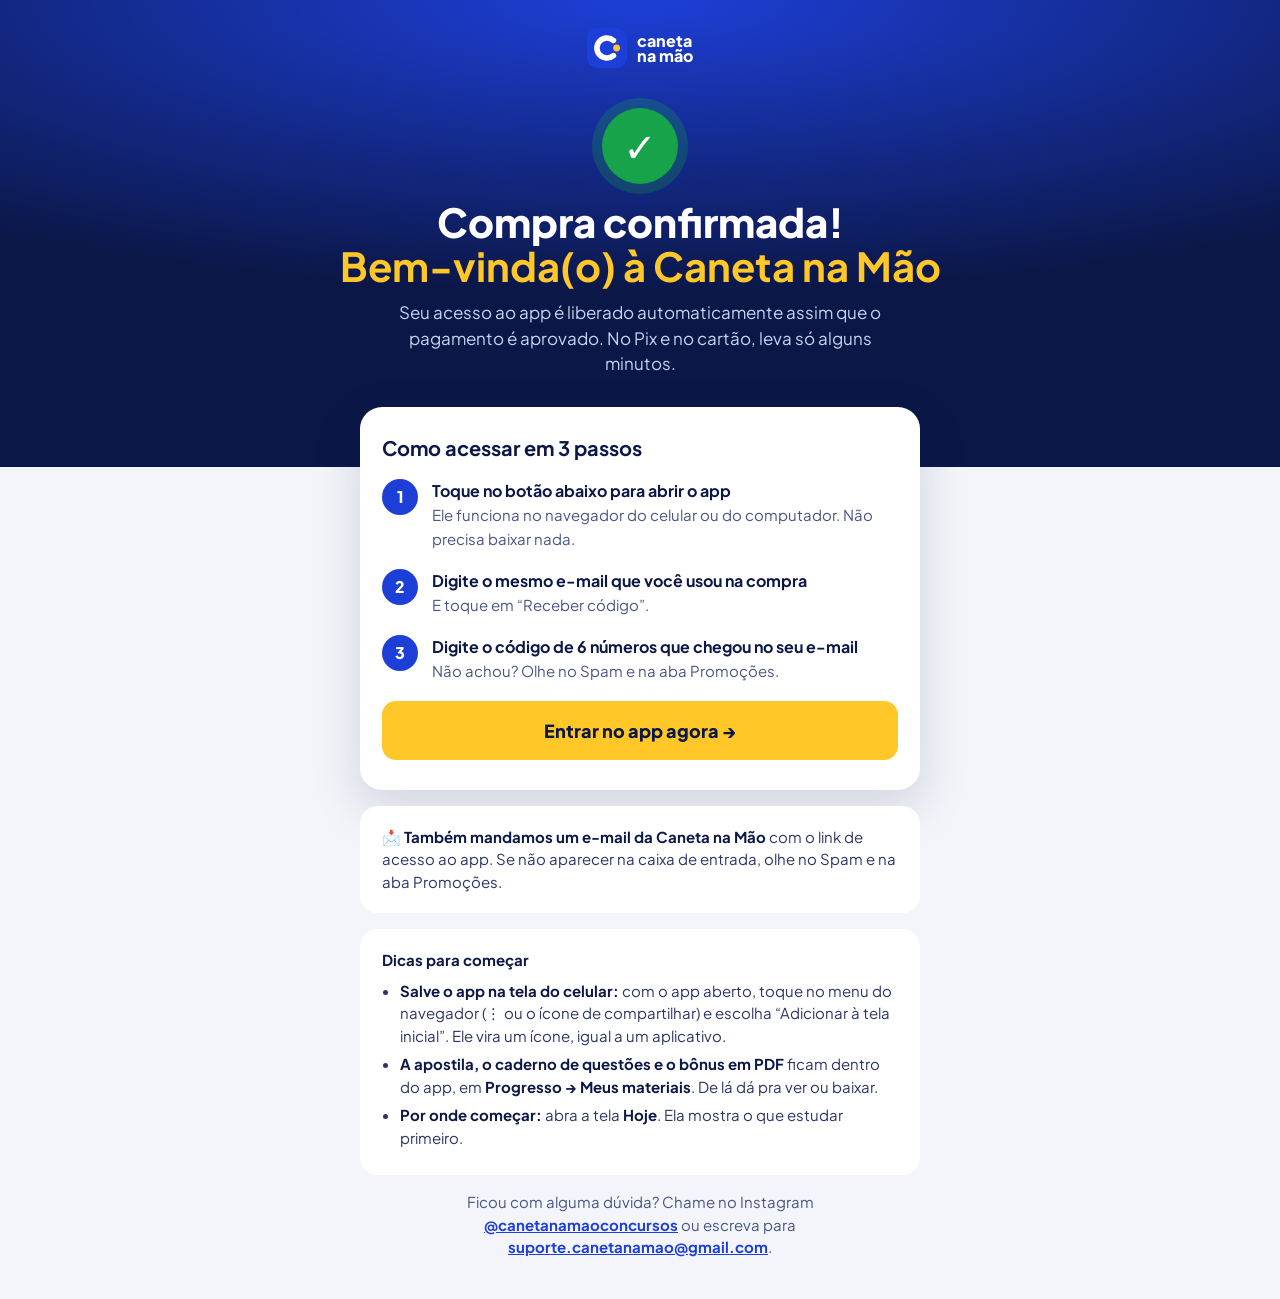
==== commit 19efb82b: "Add files via upload" ====
--- a/index.html
+++ b/index.html
@@ -1,49 +1,65 @@
 <!doctype html>
-<html lang="pt-BR"><head><meta charset="utf-8"><meta name="viewport" content="width=device-width, initial-scale=1">
-<title>Caneta na Mão · App de estudo para o Concurso de Birigui</title>
-<meta name="description" content="App de estudo com teoria do edital e questões reais da banca ACCESS para o Concurso da Prefeitura de Birigui-SP (Edital 220/2026). Escolha seu cargo e teste grátis.">
-<meta property="og:title" content="Caneta na Mão · Concurso Prefeitura de Birigui">
-<meta property="og:description" content="App de estudo com questões reais da banca ACCESS. Escolha seu cargo e teste grátis.">
-<meta property="og:type" content="website"><meta property="og:url" content="https://www.canetanamao.com.br/">
-<meta property="og:site_name" content="Caneta na Mão"><meta property="og:locale" content="pt_BR">
-<meta property="og:image" content="https://www.canetanamao.com.br/img/og-cargos.jpg"><meta property="og:image:width" content="1200"><meta property="og:image:height" content="630">
-<meta name="twitter:card" content="summary_large_image">
-<link rel="icon" href="data:image/svg+xml,%3Csvg xmlns=%22http://www.w3.org/2000/svg%22 viewBox=%220 0 100 100%22%3E%3Crect width=%22100%22 height=%22100%22 rx=%2226%22 fill=%22%231D3FD8%22/%3E%3Cpath d=%22M66 31 A 25 25 0 1 0 66 69%22 fill=%22none%22 stroke=%22white%22 stroke-width=%2214%22 stroke-linecap=%22round%22/%3E%3Ccircle cx=%2274%22 cy=%2250%22 r=%228.5%22 fill=%22%23FFC727%22/%3E%3C/svg%3E">
-<link rel="preconnect" href="https://fonts.googleapis.com">
-<link href="https://fonts.googleapis.com/css2?family=Plus+Jakarta+Sans:wght@400;500;600;700;800&amp;display=swap" rel="stylesheet">
+<html lang="pt-BR"><head>
+<meta charset="utf-8"><meta name="viewport" content="width=device-width, initial-scale=1">
+<title>Compra confirmada · Caneta na Mão</title>
+<meta name="robots" content="noindex">
+<link rel="preconnect" href="https://fonts.googleapis.com"><link href="https://fonts.googleapis.com/css2?family=Plus+Jakarta+Sans:wght@500;700;800&display=swap" rel="stylesheet">
 <style>
-*{box-sizing:border-box}body{margin:0;background:#F3F5FA;font-family:'Plus Jakarta Sans',system-ui,sans-serif;color:#0B1747;line-height:1.5}
-.top{background:#fff;border-bottom:1px solid #E1E6F2}.wrap{max-width:1040px;margin:0 auto;padding:0 20px}
-.top .wrap{display:flex;align-items:center;gap:12px;height:68px}.logo{display:flex;align-items:center;gap:10px;font-weight:800;font-size:18px;line-height:1.05;text-decoration:none;color:#0B1747}
-.logo span{color:#1D3FD8}
-.hero{background:#0B1747;color:#fff;padding:48px 0 88px}.chip{display:inline-block;background:#FFC727;color:#0B1747;font-weight:700;font-size:14px;padding:6px 14px;border-radius:999px}
-h1{font-size:clamp(30px,5vw,46px);line-height:1.1;margin:18px 0 12px;font-weight:800;letter-spacing:-.02em}h1 em{font-style:normal;color:#FFC727}
-.hero p{margin:0;font-size:18px;color:#C9D2F2;max-width:640px}
-.grid{display:grid;grid-template-columns:repeat(auto-fit,minmax(230px,1fr));gap:16px;margin-top:-56px}
-.card{text-decoration:none;color:#0B1747;transition:transform .15s;background:#fff;border-radius:20px;padding:24px 20px;box-shadow:0 10px 30px rgba(11,23,71,.10);display:flex;flex-direction:column;gap:10px}
-.tag{font-size:13px;font-weight:700;color:#1D3FD8}.card h2{margin:0;font-size:22px;line-height:1.2;font-weight:800}
-.n{margin:0 0 6px;font-size:15px;color:#3B4568}
-.btn{display:block;text-align:center;font-weight:800;text-decoration:none;padding:14px 16px;border-radius:12px;font-size:16px;min-height:44px}
-.y{background:#FFC727;color:#0B1747;margin-top:auto}.card:hover{transform:translateY(-3px)}.card:hover .y{background:#FFD24D}.g{background:#E8EDFD;color:#1D3FD8}.g:hover{background:#DCE3FB}
-.why{display:grid;grid-template-columns:repeat(auto-fit,minmax(220px,1fr));gap:16px;margin:48px 0}
-.why div{background:#fff;border:1px solid #E1E6F2;border-radius:16px;padding:18px}.why b{display:block;font-size:17px;margin-bottom:4px}.why span{color:#3B4568;font-size:15px}
-.foot{border-top:1px solid #E1E6F2;background:#fff;padding:24px 0;font-size:13px;color:#5B6584}
-</style></head><body>
-<div class="top"><div class="wrap"><a class="logo" href="/"><svg viewBox="0 0 100 100" width="40" height="40"><rect width="100" height="100" rx="26" fill="#1D3FD8"/><path d="M66 31 A 25 25 0 1 0 66 69" fill="none" stroke="#fff" stroke-width="14" stroke-linecap="round"/><circle cx="74" cy="50" r="8.5" fill="#FFC727"/></svg><div>caneta<br><span>na mão</span></div></a></div></div>
-<div class="hero"><div class="wrap"><span class="chip">Concurso Prefeitura de Birigui-SP · prova em 14/02/2027</span>
-<h1>Escolha seu cargo e <em>estude pelo app</em></h1>
-<p>Teoria do edital, questões reais da banca ACCESS corrigidas na hora, caderno de erros e revisões automáticas. Cada cargo com o conteúdo do seu edital.</p></div></div>
-<div class="wrap"><div class="grid"><a class="card" href="/tecnico-em-enfermagem/"><div class="tag">Técnico 30h e ESF · nível médio</div><h2>Técnico em Enfermagem</h2>
-<p class="n"><b>345</b> questões reais da ACCESS · <b>44</b> assuntos do edital</p>
-<span class="btn y">Ver meu cargo →</span></a><a class="card" href="/oficial-administrativo/"><div class="tag">40h · nível médio</div><h2>Oficial Administrativo</h2>
-<p class="n"><b>310</b> questões reais da ACCESS · <b>44</b> assuntos do edital</p>
-<span class="btn y">Ver meu cargo →</span></a><a class="card" href="/agente-comunitario-de-saude/"><div class="tag">40h · nível médio</div><h2>Agente Comunitário de Saúde</h2>
-<p class="n"><b>325</b> questões reais da ACCESS · <b>40</b> assuntos do edital</p>
-<span class="btn y">Ver meu cargo →</span></a><a class="card" href="/assistente-social/"><div class="tag">30h · nível superior</div><h2>Assistente Social</h2>
-<p class="n"><b>333</b> questões reais da ACCESS · <b>41</b> assuntos do edital</p>
-<span class="btn y">Ver meu cargo →</span></a></div>
-<div class="why"><div><b>Feito para o seu cargo</b><span>Conhecimentos Específicos do edital de cada cargo, sem apostila genérica.</span></div>
-<div><b>Questões reais da ACCESS</b><span>A mesma banca do concurso de Birigui, com gabarito comentado.</span></div>
-<div><b>Teste grátis</b><span>Um assunto de cada matéria liberado para você conhecer o app antes de comprar.</span></div></div></div>
-<div class="foot"><div class="wrap"><b>caneta na mão</b> · Material independente, sem vínculo com a Prefeitura de Birigui ou com o Instituto ACCESS.<br>Contato: suporte.canetanamao@gmail.com</div></div>
+*{box-sizing:border-box;margin:0}
+body{font-family:"Plus Jakarta Sans",system-ui,sans-serif;background:#F3F5FA;color:#0B1747;line-height:1.5}
+.hero{background:radial-gradient(120% 90% at 50% 0%,#1D3FD8 0%,#0B1747 70%);color:#fff;padding:28px 20px 90px;text-align:center}
+.logo{display:inline-flex;align-items:center;gap:10px;color:#fff;text-decoration:none;font-weight:800;line-height:.95;text-align:left}
+.ok{width:76px;height:76px;border-radius:50%;background:#17A34A;display:flex;align-items:center;justify-content:center;margin:34px auto 16px;font-size:40px;box-shadow:0 0 0 10px rgba(23,163,74,.25)}
+h1{font-size:clamp(28px,7vw,40px);line-height:1.1;font-weight:800}
+h1 b{color:#FFC727}
+.hero p{margin:12px auto 0;max-width:520px;color:#C9D2F2;font-size:17px}
+.card{max-width:560px;margin:-60px auto 0;background:#fff;border-radius:22px;padding:26px 22px;box-shadow:0 18px 50px rgba(11,23,71,.15)}
+.card h2{font-size:20px;margin-bottom:16px}
+.st{display:flex;gap:14px;margin-bottom:18px}
+.n{flex:none;width:36px;height:36px;border-radius:50%;background:#1D3FD8;color:#fff;font-weight:800;display:flex;align-items:center;justify-content:center}
+.st b{display:block}
+.st span{color:#4B5583;font-size:15px}
+.btn{display:block;text-align:center;background:#FFC727;color:#0B1747;font-weight:800;font-size:18px;padding:16px;border-radius:14px;text-decoration:none;margin:6px 0 4px}
+.box{max-width:560px;margin:16px auto 0;background:#fff;border-radius:18px;padding:20px 22px;font-size:15px;color:#2B3566}
+.box b{color:#0B1747}
+.box ul{padding-left:18px;margin-top:8px}.box li{margin:6px 0}
+.help{max-width:560px;margin:16px auto 40px;text-align:center;font-size:15px;color:#4B5583;padding:0 20px}
+.help a{color:#1D3FD8;font-weight:700}
+.wrap{padding:0 16px}
+</style>
+<script>
+!function(f,b,e,v,n,t,s){if(f.fbq)return;n=f.fbq=function(){n.callMethod?n.callMethod.apply(n,arguments):n.queue.push(arguments)};if(!f._fbq)f._fbq=n;n.push=n;n.loaded=!0;n.version='2.0';n.queue=[];t=b.createElement(e);t.async=!0;t.src=v;s=b.getElementsByTagName(e)[0];s.parentNode.insertBefore(t,s)}(window,document,'script','https://connect.facebook.net/en_US/fbevents.js');
+fbq('init','1108989760824933');fbq('track','PageView');
+(function(c,l,a,r,i,t,y){c[a]=c[a]||function(){(c[a].q=c[a].q||[]).push(arguments)};t=l.createElement(r);t.async=1;t.src="https://www.clarity.ms/tag/"+i;y=l.getElementsByTagName(r)[0];y.parentNode.insertBefore(t,y)})(window,document,"clarity","script","z8wncffs0r");
+clarity('set','pagina','obrigado');
+</script>
+<noscript><img height="1" width="1" style="display:none" src="https://www.facebook.com/tr?id=1108989760824933&ev=PageView&noscript=1"/></noscript>
+</head><body>
+<div class="hero">
+ <a class="logo" href="/"><svg viewBox="0 0 100 100" width="40" height="40"><rect width="100" height="100" rx="26" fill="#1D3FD8"/><path d="M66 31 A 25 25 0 1 0 66 69" fill="none" stroke="#fff" stroke-width="14" stroke-linecap="round"/><circle cx="74" cy="50" r="8.5" fill="#FFC727"/></svg><div>caneta<br>na mão</div></a>
+ <div class="ok">✓</div>
+ <h1>Compra confirmada!<br><b>Bem-vinda(o) à Caneta na Mão</b></h1>
+ <p>Seu acesso ao app é liberado automaticamente assim que o pagamento é aprovado. No Pix e no cartão, leva só alguns minutos.</p>
+</div>
+<div class="wrap">
+<div class="card">
+ <h2>Como acessar em 3 passos</h2>
+ <div class="st"><div class="n">1</div><div><b>Toque no botão abaixo para abrir o app</b><span>Ele funciona no navegador do celular ou do computador. Não precisa baixar nada.</span></div></div>
+ <div class="st"><div class="n">2</div><div><b>Digite o mesmo e-mail que você usou na compra</b><span>E toque em “Receber código”.</span></div></div>
+ <div class="st"><div class="n">3</div><div><b>Digite o código de 6 números que chegou no seu e-mail</b><span>Não achou? Olhe no Spam e na aba Promoções.</span></div></div>
+ <a class="btn" href="/app/">Entrar no app agora →</a>
+</div>
+<div class="box">
+ <b>📩 Também mandamos um e-mail da Caneta na Mão</b> com o link de acesso ao app. Se não aparecer na caixa de entrada, olhe no Spam e na aba Promoções.
+</div>
+<div class="box">
+ <b>Dicas para começar</b>
+ <ul>
+  <li><b>Salve o app na tela do celular:</b> com o app aberto, toque no menu do navegador (⋮ ou o ícone de compartilhar) e escolha “Adicionar à tela inicial”. Ele vira um ícone, igual a um aplicativo.</li>
+  <li><b>A apostila, o caderno de questões e o bônus em PDF</b> ficam dentro do app, em <b>Progresso → Meus materiais</b>. De lá dá pra ver ou baixar.</li>
+  <li><b>Por onde começar:</b> abra a tela <b>Hoje</b>. Ela mostra o que estudar primeiro.</li>
+ </ul>
+</div>
+<p class="help">Ficou com alguma dúvida? Chame no Instagram <a href="https://ig.me/m/canetanamaoconcursos">@canetanamaoconcursos</a> ou escreva para <a href="mailto:suporte.canetanamao@gmail.com">suporte.canetanamao@gmail.com</a>.</p>
+</div>
 </body></html>
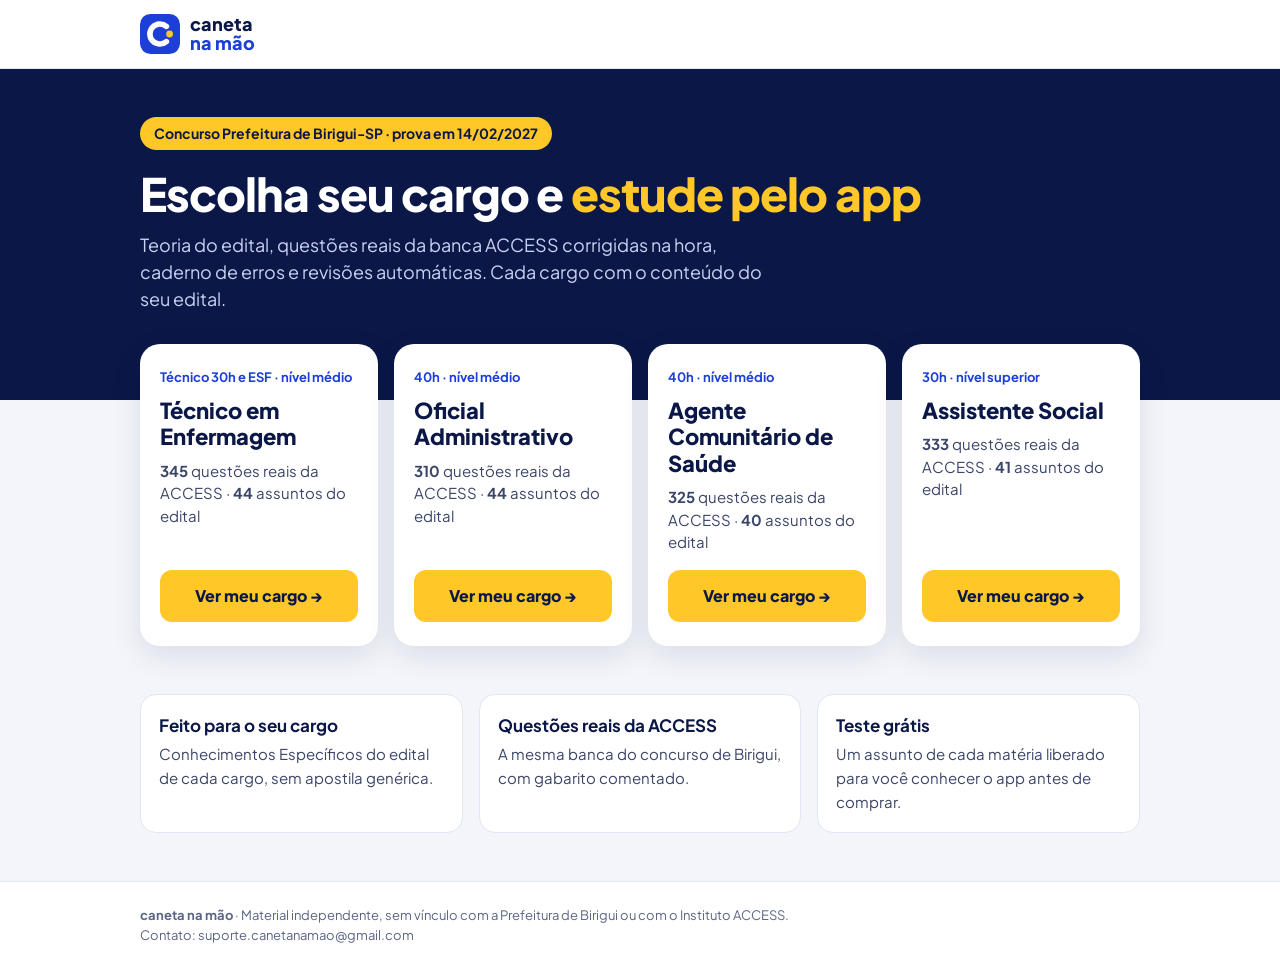
==== commit 6afb6c02: "Add files via upload" ====
--- a/index.html
+++ b/index.html
@@ -1,65 +1,58 @@
 <!doctype html>
 <html lang="pt-BR"><head>
-<meta charset="utf-8"><meta name="viewport" content="width=device-width, initial-scale=1">
-<title>Compra confirmada · Caneta na Mão</title>
-<meta name="robots" content="noindex">
-<link rel="preconnect" href="https://fonts.googleapis.com"><link href="https://fonts.googleapis.com/css2?family=Plus+Jakarta+Sans:wght@500;700;800&display=swap" rel="stylesheet">
+<meta name="facebook-domain-verification" content="j1a5d84m71sv0w210g87vp4udsywz2" /><meta charset="utf-8"><meta name="viewport" content="width=device-width, initial-scale=1">
+<title>Caneta na Mão · App de estudo para o Concurso de Birigui</title>
+<meta name="description" content="App de estudo com teoria do edital e questões reais da banca ACCESS para o Concurso da Prefeitura de Birigui-SP (Edital 220/2026). Escolha seu cargo e teste grátis.">
+<meta property="og:title" content="Caneta na Mão · Concurso Prefeitura de Birigui">
+<meta property="og:description" content="App de estudo com questões reais da banca ACCESS. Escolha seu cargo e teste grátis.">
+<meta property="og:type" content="website"><meta property="og:url" content="https://www.canetanamao.com.br/">
+<meta property="og:site_name" content="Caneta na Mão"><meta property="og:locale" content="pt_BR">
+<meta property="og:image" content="https://www.canetanamao.com.br/img/og-cargos.jpg"><meta property="og:image:width" content="1200"><meta property="og:image:height" content="630">
+<meta name="twitter:card" content="summary_large_image">
+<link rel="icon" href="data:image/svg+xml,%3Csvg xmlns=%22http://www.w3.org/2000/svg%22 viewBox=%220 0 100 100%22%3E%3Crect width=%22100%22 height=%22100%22 rx=%2226%22 fill=%22%231D3FD8%22/%3E%3Cpath d=%22M66 31 A 25 25 0 1 0 66 69%22 fill=%22none%22 stroke=%22white%22 stroke-width=%2214%22 stroke-linecap=%22round%22/%3E%3Ccircle cx=%2274%22 cy=%2250%22 r=%228.5%22 fill=%22%23FFC727%22/%3E%3C/svg%3E">
+<link rel="preconnect" href="https://fonts.googleapis.com">
+<link href="https://fonts.googleapis.com/css2?family=Plus+Jakarta+Sans:wght@400;500;600;700;800&amp;display=swap" rel="stylesheet">
 <style>
-*{box-sizing:border-box;margin:0}
-body{font-family:"Plus Jakarta Sans",system-ui,sans-serif;background:#F3F5FA;color:#0B1747;line-height:1.5}
-.hero{background:radial-gradient(120% 90% at 50% 0%,#1D3FD8 0%,#0B1747 70%);color:#fff;padding:28px 20px 90px;text-align:center}
-.logo{display:inline-flex;align-items:center;gap:10px;color:#fff;text-decoration:none;font-weight:800;line-height:.95;text-align:left}
-.ok{width:76px;height:76px;border-radius:50%;background:#17A34A;display:flex;align-items:center;justify-content:center;margin:34px auto 16px;font-size:40px;box-shadow:0 0 0 10px rgba(23,163,74,.25)}
-h1{font-size:clamp(28px,7vw,40px);line-height:1.1;font-weight:800}
-h1 b{color:#FFC727}
-.hero p{margin:12px auto 0;max-width:520px;color:#C9D2F2;font-size:17px}
-.card{max-width:560px;margin:-60px auto 0;background:#fff;border-radius:22px;padding:26px 22px;box-shadow:0 18px 50px rgba(11,23,71,.15)}
-.card h2{font-size:20px;margin-bottom:16px}
-.st{display:flex;gap:14px;margin-bottom:18px}
-.n{flex:none;width:36px;height:36px;border-radius:50%;background:#1D3FD8;color:#fff;font-weight:800;display:flex;align-items:center;justify-content:center}
-.st b{display:block}
-.st span{color:#4B5583;font-size:15px}
-.btn{display:block;text-align:center;background:#FFC727;color:#0B1747;font-weight:800;font-size:18px;padding:16px;border-radius:14px;text-decoration:none;margin:6px 0 4px}
-.box{max-width:560px;margin:16px auto 0;background:#fff;border-radius:18px;padding:20px 22px;font-size:15px;color:#2B3566}
-.box b{color:#0B1747}
-.box ul{padding-left:18px;margin-top:8px}.box li{margin:6px 0}
-.help{max-width:560px;margin:16px auto 40px;text-align:center;font-size:15px;color:#4B5583;padding:0 20px}
-.help a{color:#1D3FD8;font-weight:700}
-.wrap{padding:0 16px}
-</style>
+*{box-sizing:border-box}body{margin:0;background:#F3F5FA;font-family:'Plus Jakarta Sans',system-ui,sans-serif;color:#0B1747;line-height:1.5}
+.top{background:#fff;border-bottom:1px solid #E1E6F2}.wrap{max-width:1040px;margin:0 auto;padding:0 20px}
+.top .wrap{display:flex;align-items:center;gap:12px;height:68px}.logo{display:flex;align-items:center;gap:10px;font-weight:800;font-size:18px;line-height:1.05;text-decoration:none;color:#0B1747}
+.logo span{color:#1D3FD8}
+.hero{background:#0B1747;color:#fff;padding:48px 0 88px}.chip{display:inline-block;background:#FFC727;color:#0B1747;font-weight:700;font-size:14px;padding:6px 14px;border-radius:999px}
+h1{font-size:clamp(30px,5vw,46px);line-height:1.1;margin:18px 0 12px;font-weight:800;letter-spacing:-.02em}h1 em{font-style:normal;color:#FFC727}
+.hero p{margin:0;font-size:18px;color:#C9D2F2;max-width:640px}
+.grid{display:grid;grid-template-columns:repeat(auto-fit,minmax(230px,1fr));gap:16px;margin-top:-56px}
+.card{text-decoration:none;color:#0B1747;transition:transform .15s;background:#fff;border-radius:20px;padding:24px 20px;box-shadow:0 10px 30px rgba(11,23,71,.10);display:flex;flex-direction:column;gap:10px}
+.tag{font-size:13px;font-weight:700;color:#1D3FD8}.card h2{margin:0;font-size:22px;line-height:1.2;font-weight:800}
+.n{margin:0 0 6px;font-size:15px;color:#3B4568}
+.btn{display:block;text-align:center;font-weight:800;text-decoration:none;padding:14px 16px;border-radius:12px;font-size:16px;min-height:44px}
+.y{background:#FFC727;color:#0B1747;margin-top:auto}.card:hover{transform:translateY(-3px)}.card:hover .y{background:#FFD24D}.g{background:#E8EDFD;color:#1D3FD8}.g:hover{background:#DCE3FB}
+.why{display:grid;grid-template-columns:repeat(auto-fit,minmax(220px,1fr));gap:16px;margin:48px 0}
+.why div{background:#fff;border:1px solid #E1E6F2;border-radius:16px;padding:18px}.why b{display:block;font-size:17px;margin-bottom:4px}.why span{color:#3B4568;font-size:15px}
+.foot{border-top:1px solid #E1E6F2;background:#fff;padding:24px 0;font-size:13px;color:#5B6584}
+</style><!-- Meta Pixel + Microsoft Clarity -->
 <script>
 !function(f,b,e,v,n,t,s){if(f.fbq)return;n=f.fbq=function(){n.callMethod?n.callMethod.apply(n,arguments):n.queue.push(arguments)};if(!f._fbq)f._fbq=n;n.push=n;n.loaded=!0;n.version='2.0';n.queue=[];t=b.createElement(e);t.async=!0;t.src=v;s=b.getElementsByTagName(e)[0];s.parentNode.insertBefore(t,s)}(window,document,'script','https://connect.facebook.net/en_US/fbevents.js');
 fbq('init','1108989760824933');fbq('track','PageView');
 (function(c,l,a,r,i,t,y){c[a]=c[a]||function(){(c[a].q=c[a].q||[]).push(arguments)};t=l.createElement(r);t.async=1;t.src="https://www.clarity.ms/tag/"+i;y=l.getElementsByTagName(r)[0];y.parentNode.insertBefore(t,y)})(window,document,"clarity","script","z8wncffs0r");
-clarity('set','pagina','obrigado');
+clarity('set','cargo','inicio');
 </script>
 <noscript><img height="1" width="1" style="display:none" src="https://www.facebook.com/tr?id=1108989760824933&ev=PageView&noscript=1"/></noscript>
 </head><body>
-<div class="hero">
- <a class="logo" href="/"><svg viewBox="0 0 100 100" width="40" height="40"><rect width="100" height="100" rx="26" fill="#1D3FD8"/><path d="M66 31 A 25 25 0 1 0 66 69" fill="none" stroke="#fff" stroke-width="14" stroke-linecap="round"/><circle cx="74" cy="50" r="8.5" fill="#FFC727"/></svg><div>caneta<br>na mão</div></a>
- <div class="ok">✓</div>
- <h1>Compra confirmada!<br><b>Bem-vinda(o) à Caneta na Mão</b></h1>
- <p>Seu acesso ao app é liberado automaticamente assim que o pagamento é aprovado. No Pix e no cartão, leva só alguns minutos.</p>
-</div>
-<div class="wrap">
-<div class="card">
- <h2>Como acessar em 3 passos</h2>
- <div class="st"><div class="n">1</div><div><b>Toque no botão abaixo para abrir o app</b><span>Ele funciona no navegador do celular ou do computador. Não precisa baixar nada.</span></div></div>
- <div class="st"><div class="n">2</div><div><b>Digite o mesmo e-mail que você usou na compra</b><span>E toque em “Receber código”.</span></div></div>
- <div class="st"><div class="n">3</div><div><b>Digite o código de 6 números que chegou no seu e-mail</b><span>Não achou? Olhe no Spam e na aba Promoções.</span></div></div>
- <a class="btn" href="/app/">Entrar no app agora →</a>
-</div>
-<div class="box">
- <b>📩 Também mandamos um e-mail da Caneta na Mão</b> com o link de acesso ao app. Se não aparecer na caixa de entrada, olhe no Spam e na aba Promoções.
-</div>
-<div class="box">
- <b>Dicas para começar</b>
- <ul>
-  <li><b>Salve o app na tela do celular:</b> com o app aberto, toque no menu do navegador (⋮ ou o ícone de compartilhar) e escolha “Adicionar à tela inicial”. Ele vira um ícone, igual a um aplicativo.</li>
-  <li><b>A apostila, o caderno de questões e o bônus em PDF</b> ficam dentro do app, em <b>Progresso → Meus materiais</b>. De lá dá pra ver ou baixar.</li>
-  <li><b>Por onde começar:</b> abra a tela <b>Hoje</b>. Ela mostra o que estudar primeiro.</li>
- </ul>
-</div>
-<p class="help">Ficou com alguma dúvida? Chame no Instagram <a href="https://ig.me/m/canetanamaoconcursos">@canetanamaoconcursos</a> ou escreva para <a href="mailto:suporte.canetanamao@gmail.com">suporte.canetanamao@gmail.com</a>.</p>
-</div>
+<div class="top"><div class="wrap"><a class="logo" href="/"><svg viewBox="0 0 100 100" width="40" height="40"><rect width="100" height="100" rx="26" fill="#1D3FD8"/><path d="M66 31 A 25 25 0 1 0 66 69" fill="none" stroke="#fff" stroke-width="14" stroke-linecap="round"/><circle cx="74" cy="50" r="8.5" fill="#FFC727"/></svg><div>caneta<br><span>na mão</span></div></a></div></div>
+<div class="hero"><div class="wrap"><span class="chip">Concurso Prefeitura de Birigui-SP · prova em 14/02/2027</span>
+<h1>Escolha seu cargo e <em>estude pelo app</em></h1>
+<p>Teoria do edital, questões reais da banca ACCESS corrigidas na hora, caderno de erros e revisões automáticas. Cada cargo com o conteúdo do seu edital.</p></div></div>
+<div class="wrap"><div class="grid"><a class="card" href="/tecnico-em-enfermagem/"><div class="tag">Técnico 30h e ESF · nível médio</div><h2>Técnico em Enfermagem</h2>
+<p class="n"><b>345</b> questões reais da ACCESS · <b>44</b> assuntos do edital</p>
+<span class="btn y">Ver meu cargo →</span></a><a class="card" href="/oficial-administrativo/"><div class="tag">40h · nível médio</div><h2>Oficial Administrativo</h2>
+<p class="n"><b>310</b> questões reais da ACCESS · <b>44</b> assuntos do edital</p>
+<span class="btn y">Ver meu cargo →</span></a><a class="card" href="/agente-comunitario-de-saude/"><div class="tag">40h · nível médio</div><h2>Agente Comunitário de Saúde</h2>
+<p class="n"><b>325</b> questões reais da ACCESS · <b>40</b> assuntos do edital</p>
+<span class="btn y">Ver meu cargo →</span></a><a class="card" href="/assistente-social/"><div class="tag">30h · nível superior</div><h2>Assistente Social</h2>
+<p class="n"><b>333</b> questões reais da ACCESS · <b>41</b> assuntos do edital</p>
+<span class="btn y">Ver meu cargo →</span></a></div>
+<div class="why"><div><b>Feito para o seu cargo</b><span>Conhecimentos Específicos do edital de cada cargo, sem apostila genérica.</span></div>
+<div><b>Questões reais da ACCESS</b><span>A mesma banca do concurso de Birigui, com gabarito comentado.</span></div>
+<div><b>Teste grátis</b><span>Um assunto de cada matéria liberado para você conhecer o app antes de comprar.</span></div></div></div>
+<div class="foot"><div class="wrap"><b>caneta na mão</b> · Material independente, sem vínculo com a Prefeitura de Birigui ou com o Instituto ACCESS.<br>Contato: suporte.canetanamao@gmail.com</div></div>
 </body></html>
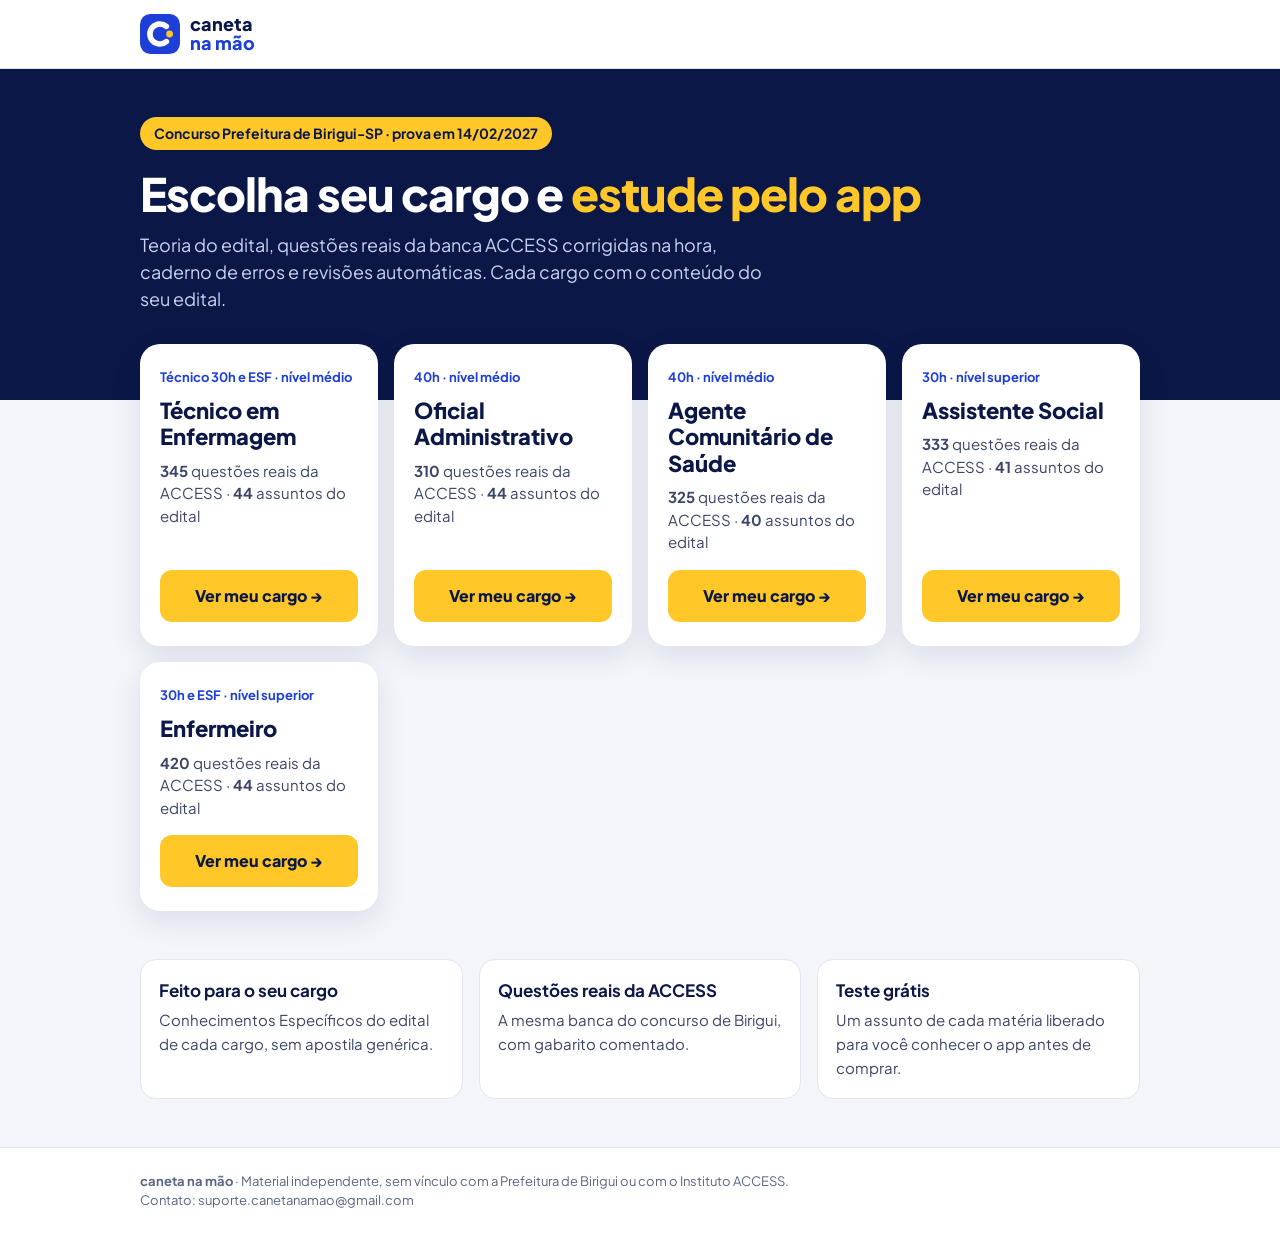
==== commit 3579c208: "Add files via upload" ====
--- a/index.html
+++ b/index.html
@@ -50,6 +50,8 @@
 <p class="n"><b>325</b> questões reais da ACCESS · <b>40</b> assuntos do edital</p>
 <span class="btn y">Ver meu cargo →</span></a><a class="card" href="/assistente-social/"><div class="tag">30h · nível superior</div><h2>Assistente Social</h2>
 <p class="n"><b>333</b> questões reais da ACCESS · <b>41</b> assuntos do edital</p>
+<span class="btn y">Ver meu cargo →</span></a><a class="card" href="/enfermeiro/"><div class="tag">30h e ESF · nível superior</div><h2>Enfermeiro</h2>
+<p class="n"><b>420</b> questões reais da ACCESS · <b>44</b> assuntos do edital</p>
 <span class="btn y">Ver meu cargo →</span></a></div>
 <div class="why"><div><b>Feito para o seu cargo</b><span>Conhecimentos Específicos do edital de cada cargo, sem apostila genérica.</span></div>
 <div><b>Questões reais da ACCESS</b><span>A mesma banca do concurso de Birigui, com gabarito comentado.</span></div>
